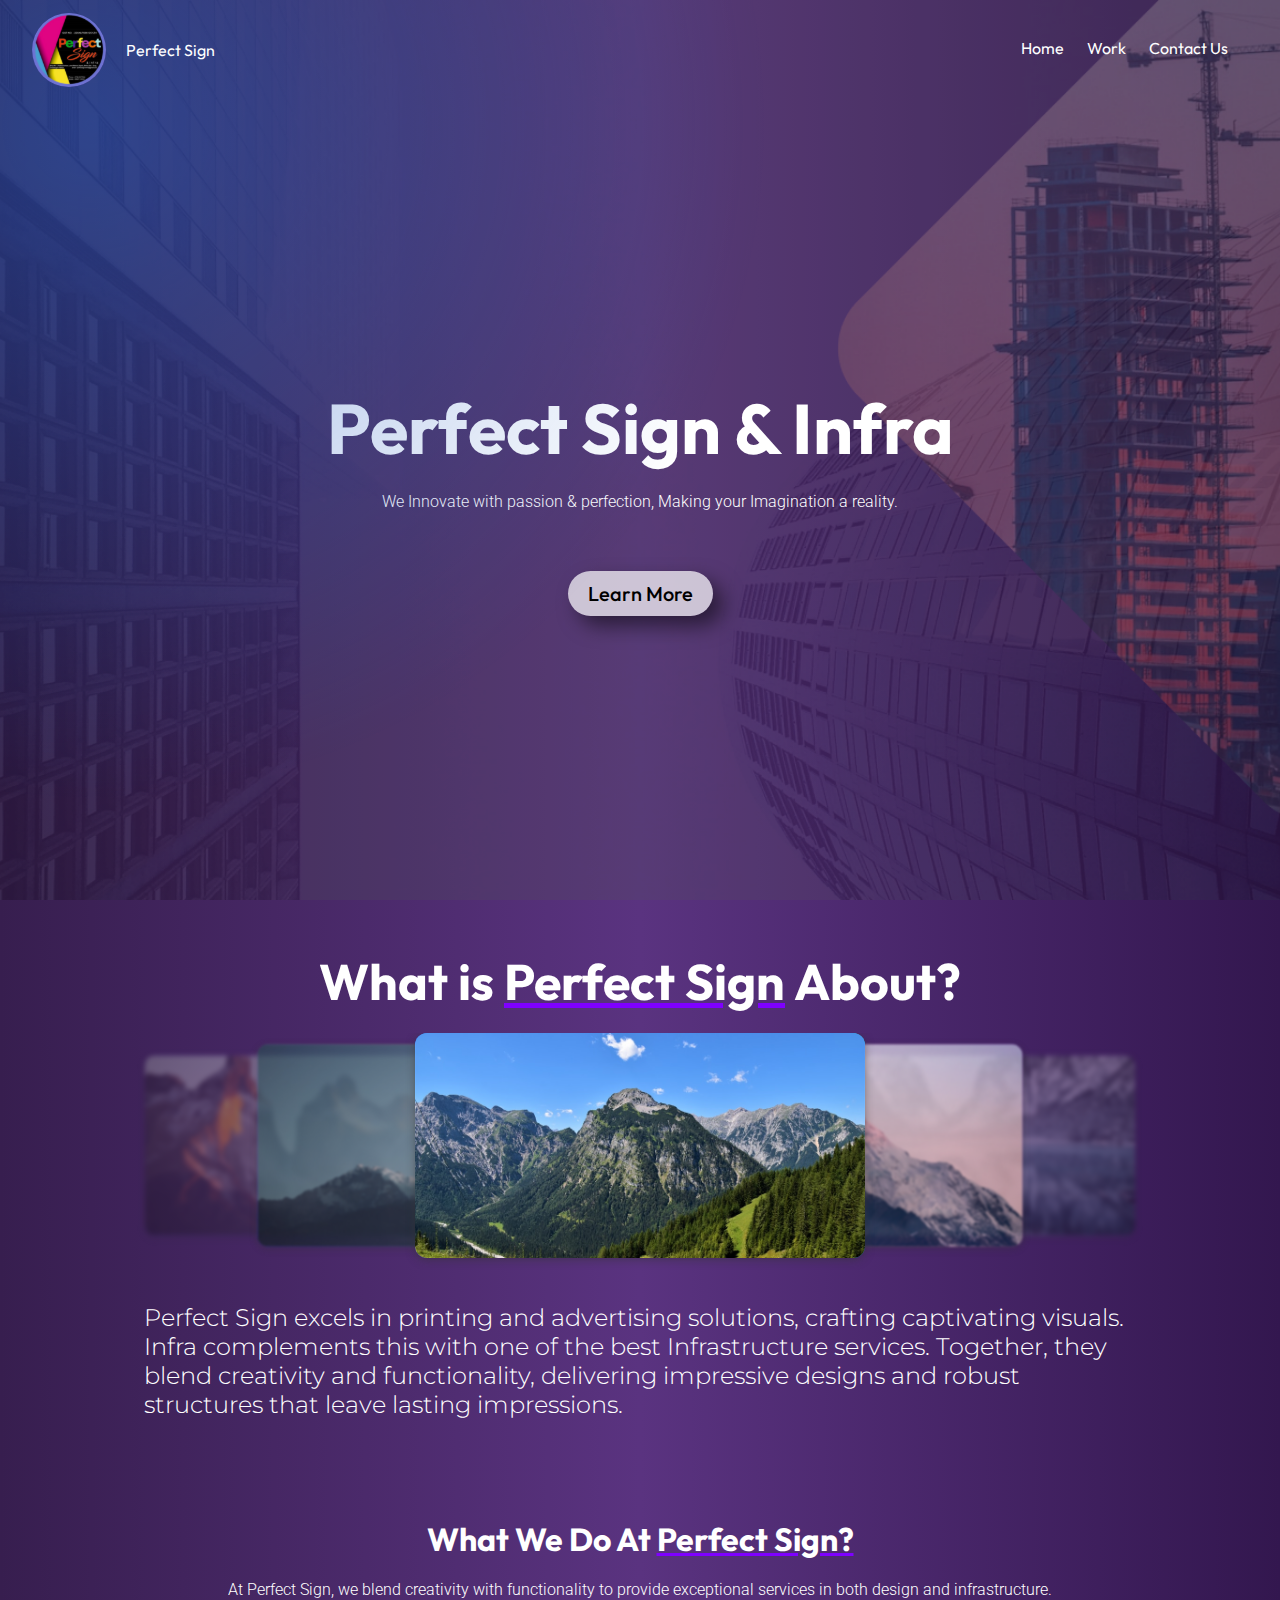
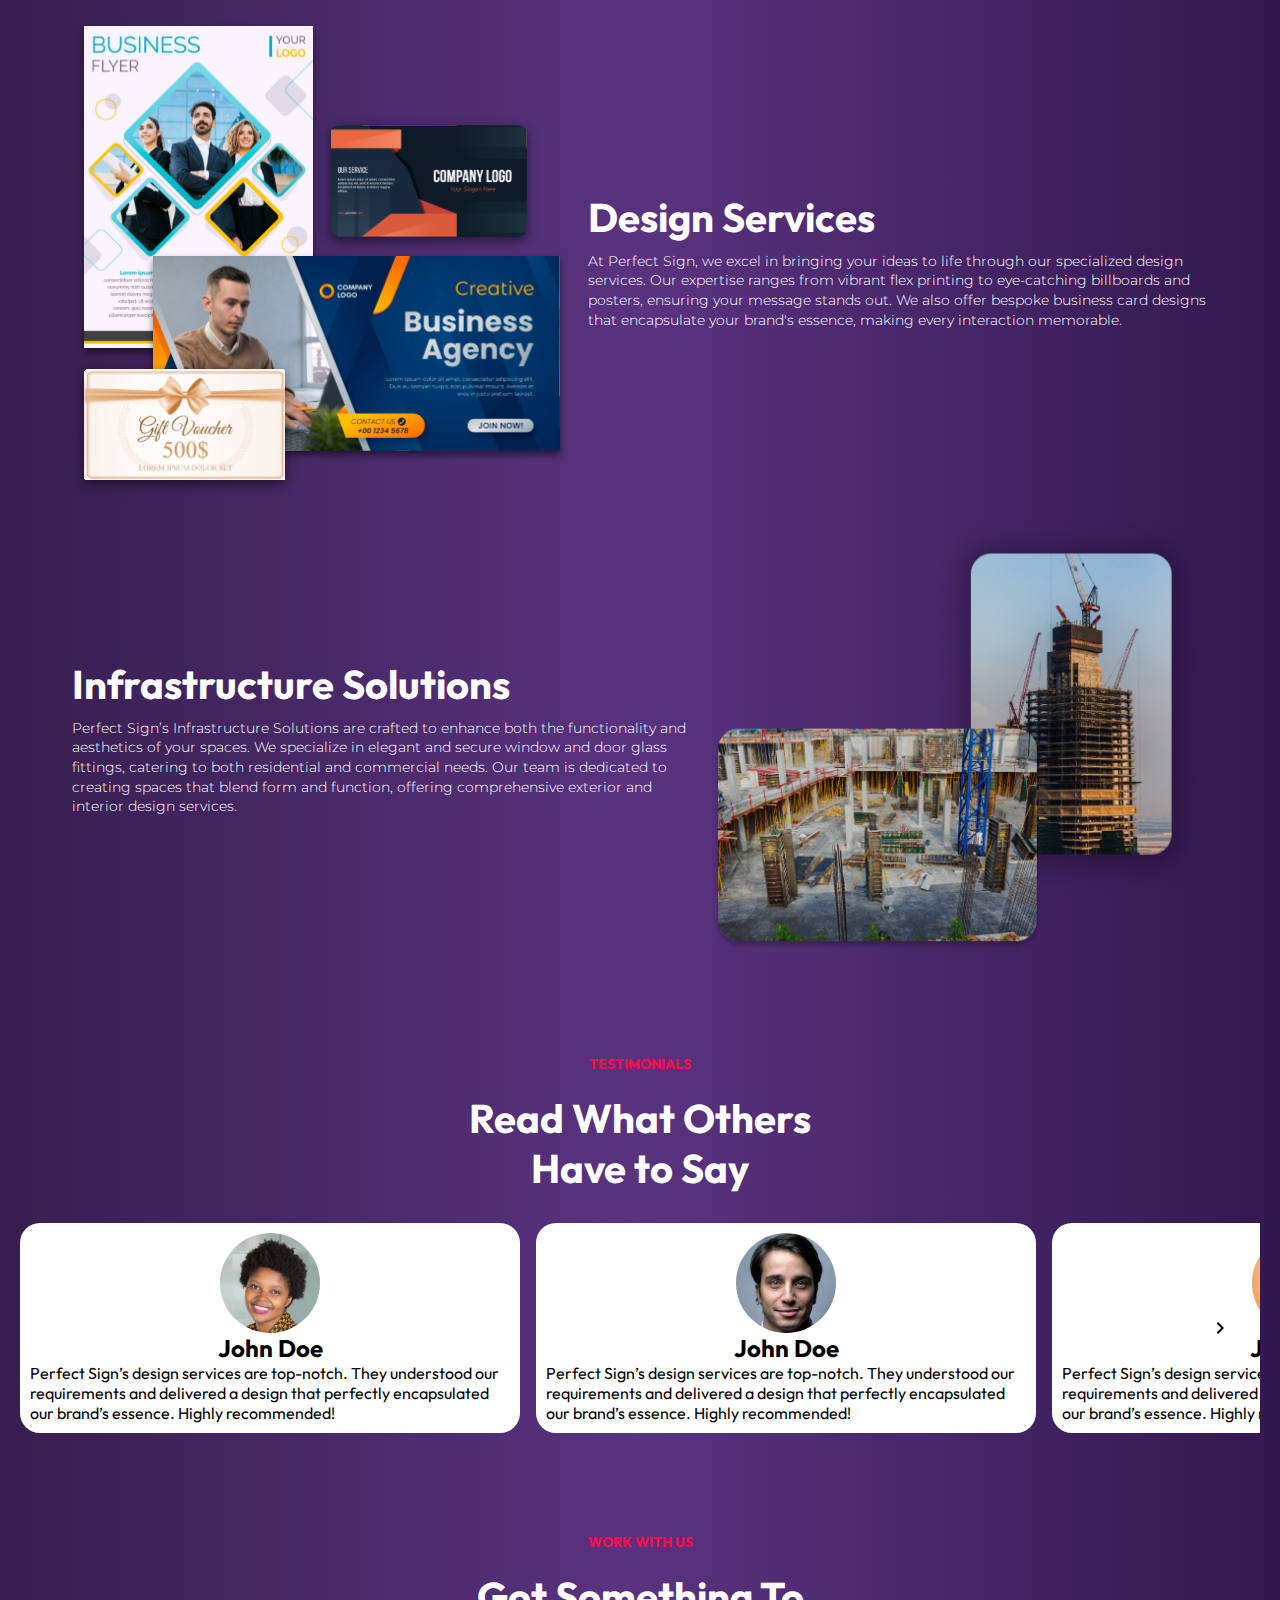
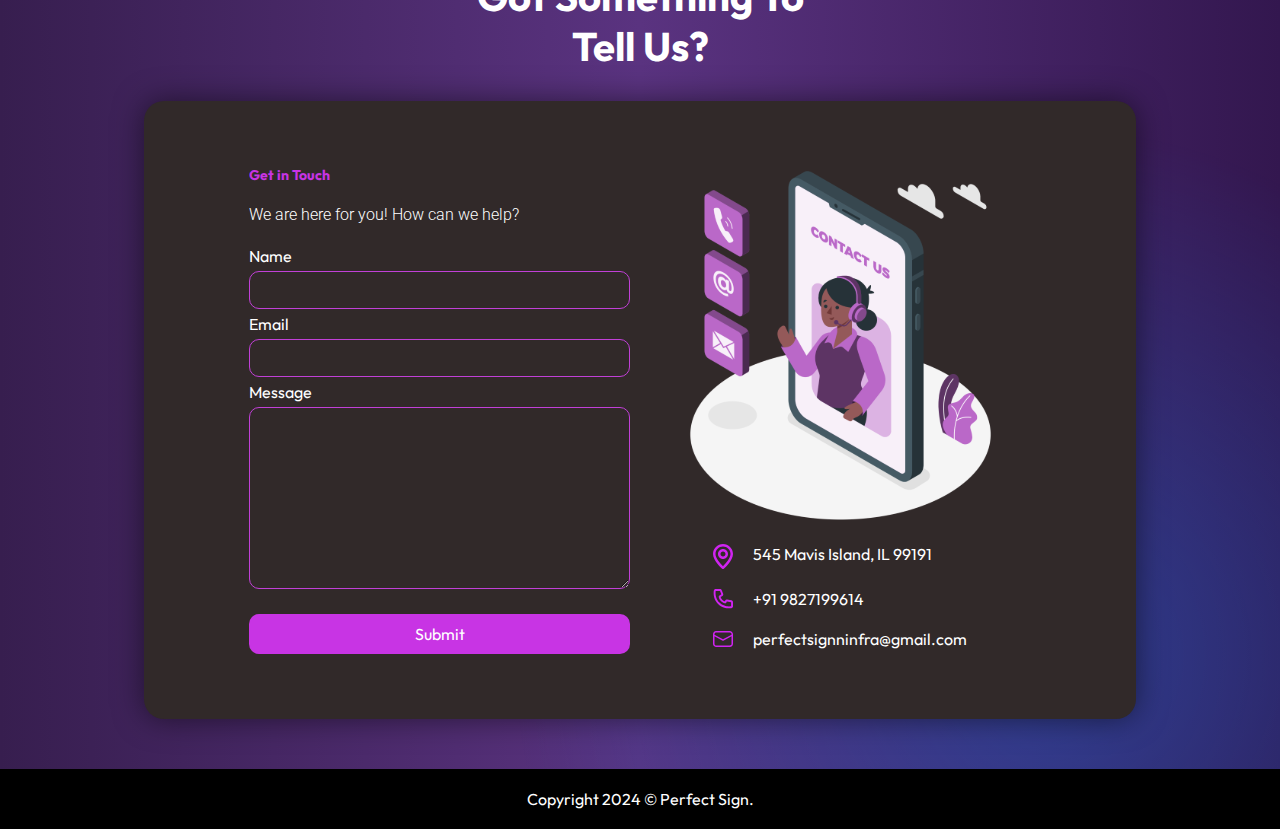
==== index.html @ b43a6170 "Added: Href Links" ====
<!DOCTYPE html>
<html lang="en">
  <head>
    <meta charset="UTF-8" />
    <meta name="viewport" content="width=device-width, initial-scale=1.0" />
    <title>Perfect Sign & Infra</title>
    <link rel="icon" href="images/logo.svg" />
    <link rel="stylesheet" href="styles/style.css" />
    <link rel="stylesheet" href="styles/carousel.css" />
    <link rel="preconnect" href="https://fonts.googleapis.com" />
    <link rel="preconnect" href="https://fonts.gstatic.com" crossorigin />
    <link
      href="https://fonts.googleapis.com/css2?family=Outfit:wght@100..900&family=Roboto:ital,wght@0,100;0,300;0,400;0,500;0,700;0,900;1,100;1,300;1,400;1,500;1,700;1,900&display=swap"
      rel="stylesheet"
    />
    <link rel="preconnect" href="https://fonts.googleapis.com" />
    <link rel="preconnect" href="https://fonts.gstatic.com" crossorigin />
    <link
      href="https://fonts.googleapis.com/css2?family=Montserrat:ital,wght@0,100..900;1,100..900&display=swap"
      rel="stylesheet"
    />
  </head>
  <body>
    <div class="content">
      <img src="images/bluebloom.svg" class="bluebloom" />
      <div class="homeheader">
        <div class="navbar">
          <div class="navbarleft">
            <img src="images/logo.svg" alt="logo" />
            <p>Perfect Sign</p>
          </div>
          <div class="navbarright">
            <ul>
              <li><a href="#home" class="desktopnavbar">Home</a></li>
              <li><a href="work.html" class="desktopnavbar">Work</a></li>
              <li>
                <a href="work.html#contact" class="desktopnavbar">Contact Us</a>
              </li>
            </ul>
            <img src="images/dropdown.svg" alt="" class="dropdown" />
            <div class="dropdown-content" style="display: none">
              <ul>
                <li><a href="#home">Home</a></li>
                <li><a href="work.html">Work</a></li>
                <li><a href="work.html#contact">Contact Us</a></li>
              </ul>
            </div>
          </div>
        </div>
        <div class="homeheadercenter" id="home">
          <h1>Perfect Sign & Infra</h1>
          <p>
            We Innovate with passion & perfection, Making your Imagination a
            reality.
          </p>
          <button>Learn More</button>
        </div>
      </div>
      <div class="homecarousel">
        <h1>What is <u>Perfect Sign</u> About?</h1>
        <div class="carousel">
          <ul class="carousel__list">
            <li class="carousel__item" data-pos="-2">
              <img src="images/carousel/1.png" />
            </li>
            <li class="carousel__item" data-pos="-1">
              <img src="images/carousel/2.png" />
            </li>
            <li class="carousel__item" data-pos="0">
              <img src="images/carousel/3.png" />
            </li>
            <li class="carousel__item" data-pos="1">
              <img src="images/carousel/4.png" />
            </li>
            <li class="carousel__item" data-pos="2">
              <img src="images/carousel/5.png" />
            </li>
          </ul>
        </div>
        <p>
          Perfect Sign excels in printing and advertising solutions, crafting
          captivating visuals. Infra complements this with one of the best
          Infrastructure services. Together, they blend creativity and
          functionality, delivering impressive designs and robust structures
          that leave lasting impressions.
        </p>
      </div>
      <div class="whatwedo">
        <h1>What We Do At <u>Perfect Sign?</u></h1>
        <p>
          At Perfect Sign, we blend creativity with functionality to provide
          exceptional services in both design and infrastructure.
        </p>
        <div class="whatwedotop">
          <div class="whatwedoleft">
            <img src="images/designs.svg" alt="Designs" />
          </div>
          <div class="whatwedoright">
            <h2>Design Services</h2>
            <p>
              At Perfect Sign, we excel in bringing your ideas to life through
              our specialized design services. Our expertise ranges from vibrant
              flex printing to eye-catching billboards and posters, ensuring
              your message stands out. We also offer bespoke business card
              designs that encapsulate your brand's essence, making every
              interaction memorable.
            </p>
          </div>
        </div>
        <div class="whatwedobottom">
          <div class="whatwedoleft">
            <h2>Infrastructure Solutions</h2>
            <p>
              Perfect Sign’s Infrastructure Solutions are crafted to enhance
              both the functionality and aesthetics of your spaces. We
              specialize in elegant and secure window and door glass fittings,
              catering to both residential and commercial needs. Our team is
              dedicated to creating spaces that blend form and function,
              offering comprehensive exterior and interior design services.
            </p>
          </div>
          <div class="whatwedoright">
            <img src="images/infrastructure.png" alt="Infrastructure" />
          </div>
        </div>
      </div>
      <div class="testimonials">
        <h3>TESTIMONIALS</h3>
        <h2>
          Read What Others
          <br />
          Have to Say
        </h2>

        <div id="wrapper">
          <div id="carousel">
            <div id="content">
              <div class="item">
                <div class="testimonial">
                  <img src="images/testimonials/1.png" alt="Testimonial" />
                  <h4>John Doe</h4>
                  <p>
                    Perfect Sign’s design services are top-notch. They
                    understood our requirements and delivered a design that
                    perfectly encapsulated our brand’s essence. Highly
                    recommended!
                  </p>
                </div>
              </div>
              <div class="item">
                <div class="testimonial">
                  <img src="images/testimonials/2.png" alt="Testimonial" />
                  <h4>John Doe</h4>
                  <p>
                    Perfect Sign’s design services are top-notch. They
                    understood our requirements and delivered a design that
                    perfectly encapsulated our brand’s essence. Highly
                    recommended!
                  </p>
                </div>
              </div>
              <div class="item">
                <div class="testimonial">
                  <img src="images/testimonials/3.png" alt="Testimonial" />
                  <h4>John Doe</h4>
                  <p>
                    Perfect Sign’s design services are top-notch. They
                    understood our requirements and delivered a design that
                    perfectly encapsulated our brand’s essence. Highly
                    recommended!
                  </p>
                </div>
              </div>
              <div class="item">
                <div class="testimonial">
                  <img src="images/testimonials/1.png" alt="Testimonial" />
                  <h4>John Doe</h4>
                  <p>
                    Perfect Sign’s design services are top-notch. They
                    understood our requirements and delivered a design that
                    perfectly encapsulated our brand’s essence. Highly
                    recommended!
                  </p>
                </div>
              </div>
            </div>
          </div>
          <button id="prev">
            <svg
              xmlns="http://www.w3.org/2000/svg"
              width="24"
              height="24"
              viewBox="0 0 24 24"
            >
              <path fill="none" d="M0 0h24v24H0V0z" />
              <path
                d="M15.61 7.41L14.2 6l-6 6 6 6 1.41-1.41L11.03 12l4.58-4.59z"
              />
            </svg>
          </button>
          <button id="next">
            <svg
              xmlns="http://www.w3.org/2000/svg"
              width="24"
              height="24"
              viewBox="0 0 24 24"
            >
              <path fill="none" d="M0 0h24v24H0V0z" />
              <path
                d="M10.02 6L8.61 7.41 13.19 12l-4.58 4.59L10.02 18l6-6-6-6z"
              />
            </svg>
          </button>
        </div>
      </div>
      <div class="workwithus">
        <h3>WORK WITH US</h3>
        <h2>
          Got Something To
          <br />
          Tell Us?
        </h2>
        <div class="workform">
          <div class="workleft">
            <h3>Get in Touch</h3>
            <p>We are here for you! How can we help?</p>
            <form action="">
              <label for="name">Name</label>
              <input type="text" name="name" />
              <label for="email">Email</label>
              <input type="email" name="email" />
              <label for="message">Message</label>
              <textarea
                name=""
                id=""
                cols="30"
                rows="10"
                name="message"
              ></textarea>
              <button>Submit</button>
            </form>
          </div>
          <div class="workright">
            <img src="images/work.svg" alt="Contact Us" />
            <ul>
              <li>
                <img src="images/icons/location.svg" alt="Location" />545 Mavis
                Island, IL 99191
              </li>
              <li>
                <img src="images/icons/phone.svg" alt="Phone" />+91 9827199614
              </li>
              <li>
                <img
                  src="images/icons/mail.svg"
                  alt="Mail"
                />perfectsignninfra@gmail.com
              </li>
            </ul>
          </div>
        </div>
      </div>
      <div class="footer">
        <p>Copyright 2024 © Perfect Sign.</p>
      </div>
      <img src="images/bluemoondown.svg" class="bluebloomdown" />
    </div>
    <script src="script/navbar.js"></script>
    <script src="script/carousel.js"></script>
  </body>
</html>
---- styles/style.css ----
* {
  margin: 0;
  padding: 0;
  font-family: "Outfit", sans-serif;
  box-sizing: border-box;
  color: #ffffff;
  overflow-x: hidden;
}
*::-webkit-scrollbar {
  display: none;
}
a {
  text-decoration: none;
}
html {
  background: rgb(55, 30, 79);
  scroll-behavior: smooth;
}
.content {
  position: relative;
}
body {
  min-height: 100vh;
  background: -moz-linear-gradient(
    90deg,
    rgba(55, 30, 79, 1) 0%,
    rgba(90, 51, 128, 1) 50%,
    rgba(51, 23, 79, 1) 100%
  );
  background: -webkit-linear-gradient(
    90deg,
    rgba(55, 30, 79, 1) 0%,
    rgba(90, 51, 128, 1) 50%,
    rgba(51, 23, 79, 1) 100%
  );
  background: linear-gradient(
    90deg,
    rgba(55, 30, 79, 1) 0%,
    rgba(90, 51, 128, 1) 50%,
    rgba(51, 23, 79, 1) 100%
  );
  filter: progid:DXImageTransform.Microsoft.gradient(startColorstr="#371e4f",endColorstr="#33174f",GradientType=1);
}
.navbar {
  display: flex;
  position: relative;
  justify-content: space-between;
  align-items: center;
  flex-direction: row;
  color: white;
  padding: 1rem 2rem;
  height: 100px;
  overflow-x: visible;
}
.navbarright,
.navbarleft {
  display: flex;
  align-items: center;
  flex-direction: row;
  gap: 20px;
  z-index: 100;
}
.navbarright ul li {
  list-style: none;
  display: inline-block;
  margin-right: 20px;
}
.dropdown {
  z-index: 10000;
}
.dropdown-content {
  display: none;
  justify-content: center;
  align-items: center;
  position: absolute;
  background-color: #000000;
  width: 100vw;
  height: 100px;
  top: 00px;
  right: 0;
  box-shadow: 0px 8px 16px 0px rgba(0, 0, 0, 0.2);
  z-index: 1020;
}

.dropdown-content ul {
  padding: 5px 0;
  width: 100vw;
  height: 100px;
  display: flex;
  justify-content: center;
  align-items: center;
  font-size: 14px;
}

.dropdown-content ul li {
  padding: 6px;
  display: flex;
  justify-content: center;
  align-items: center;
  height: 100px;
  text-align: center;
  cursor: pointer;
}

.homeheader {
  overflow-y: hidden;
  background-image: url("../images/homeheader.png");
  background-size: cover;
  background-position: center;
  z-index: 1;
  height: 100vh;
}
.homeheadercenter {
  height: calc(100vh - 100px);
  display: flex;
  justify-content: center;
  align-items: center;
  flex-direction: column;
  text-align: center;
  gap: 20px;
  padding: 10px 10px;
}
.homeheadercenter h1 {
  font-weight: 700;
  font-size: 70px;
}
.homeheadercenter p {
  font-family: "Roboto", sans-serif;
  font-weight: 300;
}
.homeheadercenter button {
  padding: 10px 20px;
  margin-top: 40px;
  border: none;
  font-size: 20px;
  border-radius: 30px;
  box-shadow: 10px 10px 20px rgba(0, 0, 0, 0.5);
  font-weight: 500;
  background-color: rgba(255, 255, 255, 0.7);

  color: #000000;
  cursor: pointer;
}
.bluebloom {
  position: absolute;
  opacity: 0.5;
  z-index: 10;
  width: 60vw;
  max-height: 140vh;
  overflow: hidden;
}
.homecarousel {
  display: flex;
  justify-content: center;
  align-items: center;
  flex-direction: column;
  gap: 20px;
  padding: 50px 20px;
  z-index: 100;
}
h1 u {
  text-decoration-color: #7f00ff;
}
.homecarousel h1 {
  font-weight: 700;
  font-size: 50px;
}
.homecarousel p {
  font-family: "Montserrat", sans-serif;
  font-weight: 300;
  font-size: 24px;
  width: 80%;
}
.whatwedo {
  display: flex;
  justify-content: center;
  align-items: center;
  flex-direction: column;
  gap: 20px;
  padding: 50px 20px;
  z-index: 100;
}
.whatwedo h2 {
  font-weight: 700;
  font-size: 40px;
  margin-bottom: 10px;
}
.whatwedo p {
  font-family: "Roboto", sans-serif;
  font-weight: 300;
  font-size: 16px;
  line-height: 1.4;
}
.whatwedotop p,
.whatwedobottom p {
  font-size: 14px;
  font-family: "Montserrat", sans-serif;
}
.whatwedotop,
.whatwedobottom {
  display: flex;
  justify-content: center;
  align-items: center;
  flex-direction: row;
  gap: 20px;
  width: 100%;
}
.whatwedotop .whatwedoright {
  width: 50%;
}
.whatwedotop .whatwedoleft {
  width: 40%;
}
.whatwedoright img,
.whatwedoleft img {
  width: 100%;
}
.whatwedobottom .whatwedoleft {
  width: 50%;
}

.whatwedobottom .whatwedoright {
  width: 40%;
}
.testimonials {
  display: flex;
  justify-content: center;
  align-items: center;
  flex-direction: column;
  gap: 20px;
  padding: 50px 20px;
  z-index: 100;
}
.testimonials h3 {
  color: #ff0b46;
  font-weight: 700;
  font-size: 14px;
}
.testimonials h2 {
  font-weight: 700;
  text-align: center;
  font-size: 40px;
  margin-bottom: 10px;
}
.workwithus {
  display: flex;
  justify-content: center;
  align-items: center;
  flex-direction: column;
  gap: 20px;
  padding: 50px 20px;
}
.workwithus h3 {
  color: #ff0b46;
  font-weight: 700;
  font-size: 14px;
}
.workwithus h2 {
  font-weight: 700;
  font-size: 40px;
  margin-bottom: 10px;
  text-align: center;
}
.workwithus p {
  font-family: "Roboto", sans-serif;
  font-weight: 300;
  font-size: 16px;
  line-height: 1.4;
}
.workform {
  display: flex;
  justify-content: center;
  align-items: center;
  flex-direction: row;
  gap: 20px;
  width: 80%;
  padding: 50px 20px;
  background-color: #312929;
  box-shadow: 0px 0px 30px rgba(0, 0, 0, 0.5);
  border-radius: 20px;
  z-index: 100;
}
.workleft,
.workright {
  width: 40%;
}
.workleft {
  display: flex;
  justify-content: center;
  flex-direction: column;
  gap: 20px;
}
.workleft h3 {
  color: #c834e4;
  margin-bottom: 0px;
}
.workleft p {
  font-family: "Roboto", sans-serif;
  font-weight: 300;
  font-size: 16px;
  line-height: 1.4;
}
.workleft form {
  display: flex;
  flex-direction: column;
  gap: 5px;
  width: 100%;
}
.workleft input,
textarea {
  padding: 10px;
  border: 1px solid #c140d7;
  border-radius: 10px;
  background-color: #312929;
  color: white;
  width: 100%;
}
.workleft button {
  margin-top: 20px;
  background-color: #c834e4;
  color: #ffffff;
  padding: 10px 20px;
  font-size: 16px;
  border: none;
  border-radius: 10px;
}
.workright {
  display: flex;
  justify-content: center;
  align-items: center;
  flex-direction: column;
  gap: 20px;
}
.workright img {
  width: 100%;
}
.workright ul li {
  list-style: none;
  display: flex;
  gap: 20px;
  margin-bottom: 20px;
}
.workright ul li img {
  width: 20px;
}
.footer {
  position: relative;
  display: flex;
  justify-content: center;
  align-items: center;
  flex-direction: column;
  gap: 20px;
  padding: 20px 20px;
  background-color: #000000;
  color: white;
  z-index: 1000;
}
.bluebloomdown {
  position: absolute;
  opacity: 0.5;
  z-index: 10;
  right: 0px;
  width: 60vw;
  bottom: 0px;
  overflow: hidden;
}

@media screen and (max-width: 1000px) {
  h1 {
    text-align: center;
  }
  .navbar {
    height: 100px;
  }
  .desktopnavbar {
    display: none;
  }
  .navbarright {
    gap: 20px;
  }
  .homeheadercenter h1 {
    font-size: 40px;
  }
  .homeheadercenter p {
    font-size: 16px;
  }
  .homeheadercenter button {
    font-size: 16px;
  }
  .homecarousel h1 {
    font-size: 30px;
  }
  .homecarousel p {
    font-size: 16px;
  }
  .whatwedo h2 {
    text-align: center;
  }
  .whatwedotop .whatwedoleft,
  .whatwedotop .whatwedoright {
    width: 100%;
  }
  .whatwedotop,
  .whatwedobottom {
    flex-direction: column;
  }
  .whatwedobottom .whatwedoleft,
  .whatwedobottom .whatwedoright {
    width: 90%;
  }
  .whatwedo h1 {
    font-size: 24px;
    text-align: center;
  }
  .whatwedo h2 {
    font-size: 30px;
  }
  .whatwedo p {
    font-size: 14px;
  }
  .whatwedotop p,
  .whatwedobottom p {
    font-size: 12px;
  }
  .whatwedotop .whatwedoright img,
  .whatwedoleft img {
    width: 100%;
  }
  .whatwedobottom .whatwedoleft,
  .whatwedobottom .whatwedoright {
    width: 100%;
  }
  .testimonials h3 {
    font-size: 12px;
  }
  .testimonials h2 {
    font-size: 30px;
  }
  .workwithus h3 {
    font-size: 12px;
  }
  .workwithus h2 {
    font-size: 30px;
  }
  .workwithus p {
    font-size: 14px;
  }
  .workform {
    flex-direction: column;
    gap: 20px;
    width: 100%;
  }
  .workformleft,
  .workformright {
    width: 100%;
  }
  .workleft h3 {
    font-size: 14px;
  }
  .workleft p {
    font-size: 14px;
  }
  .workleft,
  .workright {
    width: 100%;
  }
  .workleft form {
    width: 100%;
    justify-content: center;

    text-align: left;
  }
  .workleft form label {
    justify-self: flex-start;
  }
  .workleft input,
  textarea {
    margin: 5px auto;
    padding: 10px;
    border: 1px solid #c140d7;
    border-radius: 10px;
    width: 100%;
    background-color: #312929;
    color: white;
  }
  .workleft button {
    margin-top: 20px;
    background-color: #c834e4;
    color: #ffffff;
    padding: 10px 20px;
    font-size: 16px;
    border: none;
    border-radius: 10px;
  }
  .workright img {
    width: 80%;
  }
  .workright ul li {
    gap: 10px;
  }
  .workright ul li img {
    width: 20px;
  }
  .footer {
    gap: 10px;
  }
}
@media screen and (min-width: 1001px) {
  .dropdown {
    display: none;
  }
}
---- styles/carousel.css ----
.carousel {
  display: flex;
  width: 100%;
  height: 100%;
  align-items: center;
  font-family: Arial;
}
.carousel__list {
  display: flex;
  list-style: none;
  position: relative;
  width: 100%;
  min-height: 250px;
  justify-content: center;
  perspective: 250px;
}
.carousel__item {
  display: flex;
  align-items: center;
  justify-content: center;
  color: #fff;
  font-size: 0px;
  width: 450px;
  z-index: 100;
  border-radius: 12px;
  box-shadow: 0px 2px 8px 0px rgba(50, 50, 50, 0.5);
  position: absolute;
  transition: all 0.3s ease-in;
}
.carousel__item img {
  z-index: 100;
}
.carousel__item:nth-child(1) {
  background: linear-gradient(45deg, #2d35eb 0%, #904ed4 100%);
}
.carousel__item:nth-child(2) {
  background: linear-gradient(45deg, #2d35eb 0%, #fdbb2d 100%);
}
.carousel__item:nth-child(3) {
  background: linear-gradient(45deg, #2d35eb 0%, #22c1c3 100%);
}
.carousel__item:nth-child(4) {
  background: linear-gradient(45deg, #fdbb2d 0%, #904ed4 100%);
}
.carousel__item:nth-child(5) {
  background: linear-gradient(45deg, #22c1c3 0%, #904ed4 100%);
}
.carousel__item[data-pos="0"] {
  z-index: 5;
}
.carousel__item[data-pos="-1"],
.carousel__item[data-pos="1"] {
  opacity: 0.7;
  filter: blur(1px) grayscale(10%);
}
.carousel__item[data-pos="-1"] {
  transform: translateX(-40%) scale(0.9);
  z-index: 4;
}
.carousel__item[data-pos="1"] {
  transform: translateX(40%) scale(0.9);
  z-index: 4;
}
.carousel__item[data-pos="-2"],
.carousel__item[data-pos="2"] {
  opacity: 0.4;
  filter: blur(3px) grayscale(20%);
}
.carousel__item[data-pos="-2"] {
  transform: translateX(-70%) scale(0.8);
  z-index: 3;
}
.carousel__item[data-pos="2"] {
  transform: translateX(70%) scale(0.8);
  z-index: 3;
}

#wrapper {
  width: 100%;

  position: relative;
}

#carousel {
  overflow: auto;
  scroll-behavior: smooth;
  scrollbar-width: none;
}

#carousel::-webkit-scrollbar {
  height: 0;
}

#prev,
#next {
  display: flex;
  justify-content: center;
  align-content: center;
  background: white;
  border: none;
  padding: 8px;
  border-radius: 50%;
  outline: 0;
  cursor: pointer;
  position: absolute;
}

#prev {
  top: 50%;
  left: 0;
  transform: translate(50%, -50%);
  display: none;
}

#next {
  top: 50%;
  right: 0;
  transform: translate(-50%, -50%);
}

#content {
  display: grid;
  grid-gap: 16px;
  grid-auto-flow: column;
  margin: auto;
  box-sizing: border-box;
}

.item {
  width: 500px;
  border-radius: 20px;
  background: white;
}

.testimonial {
  display: flex;
  flex-direction: column;
  justify-content: center;
  align-items: center;
  padding: 10px;
  border-radius: 20px;
}

.testimonial img {
  border-radius: 100%;
  width: 100px;
}

.testimonial h4 {
  font-size: 1.5rem;
  color: #000;
}

.testimonial p {
  color: #000;
}

@media screen and (max-width: 1000px) {
  .carousel__item {
    width: 50%;
  }
}
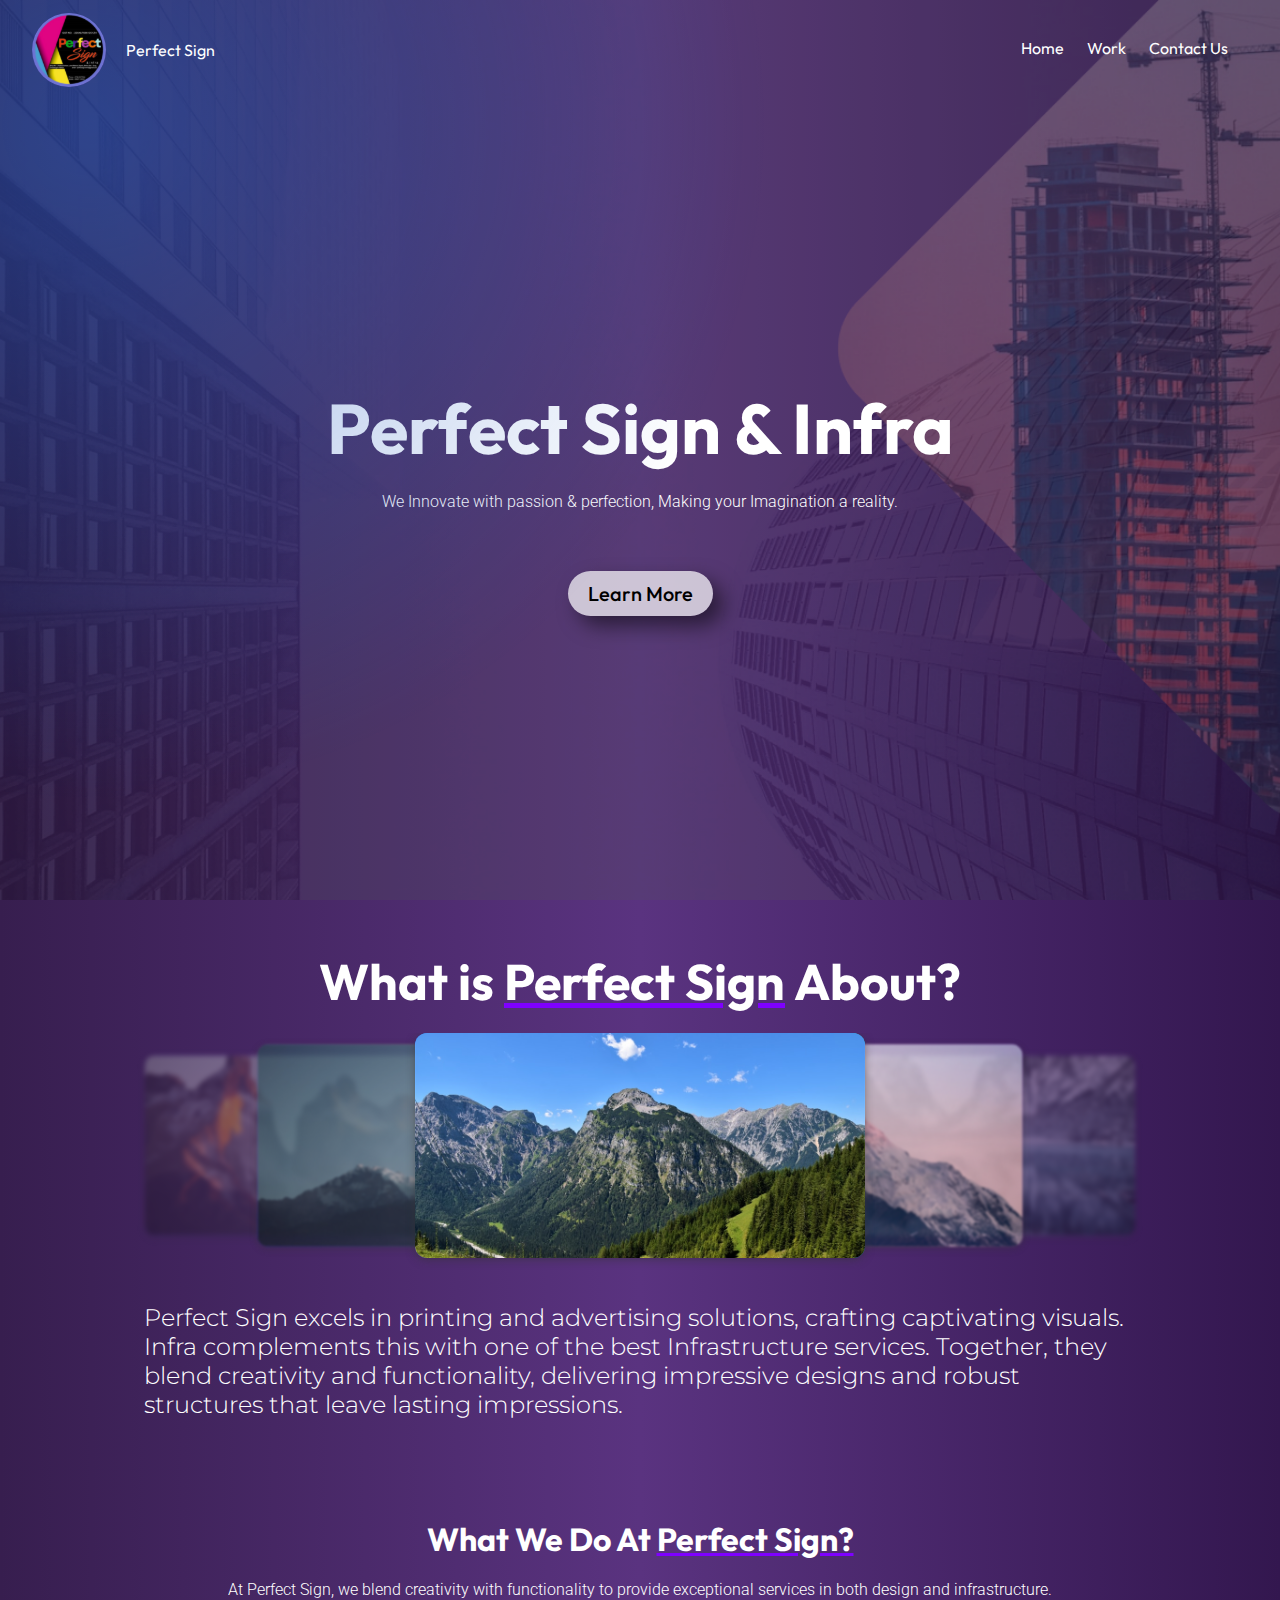
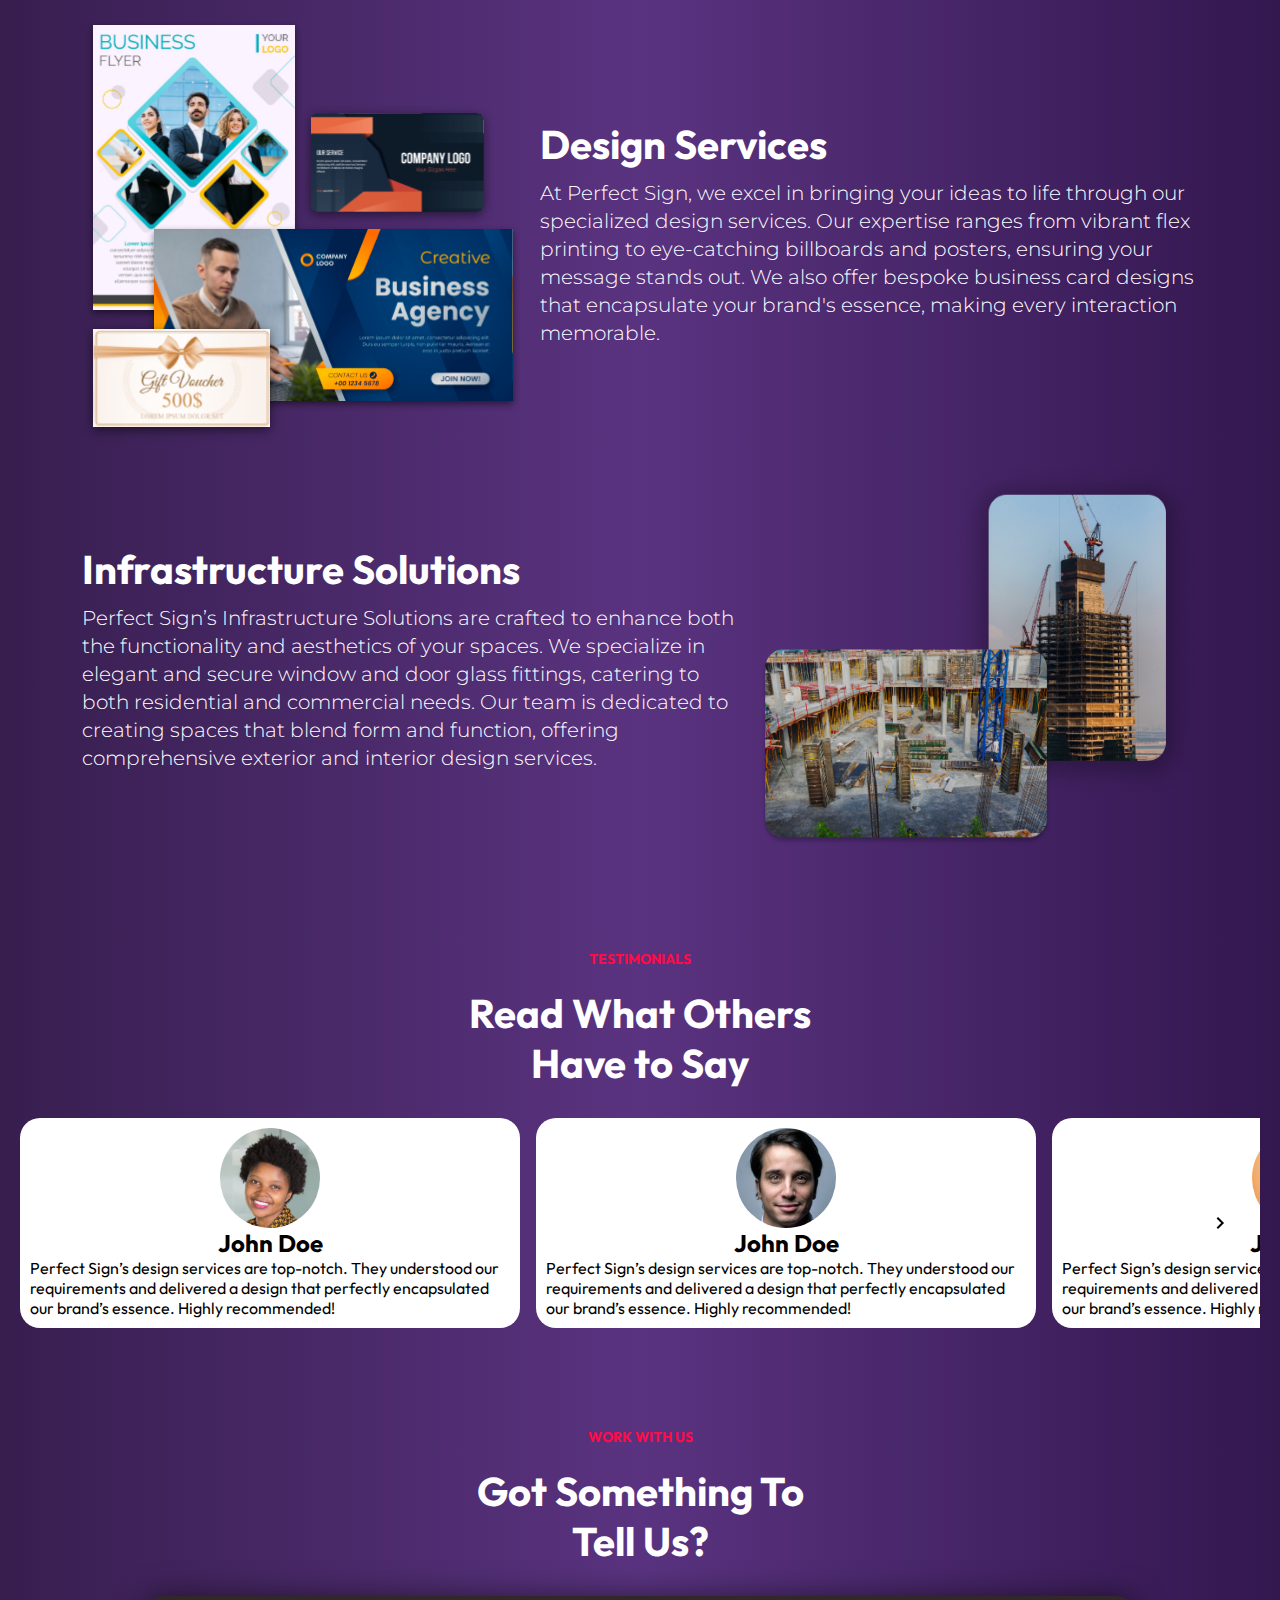
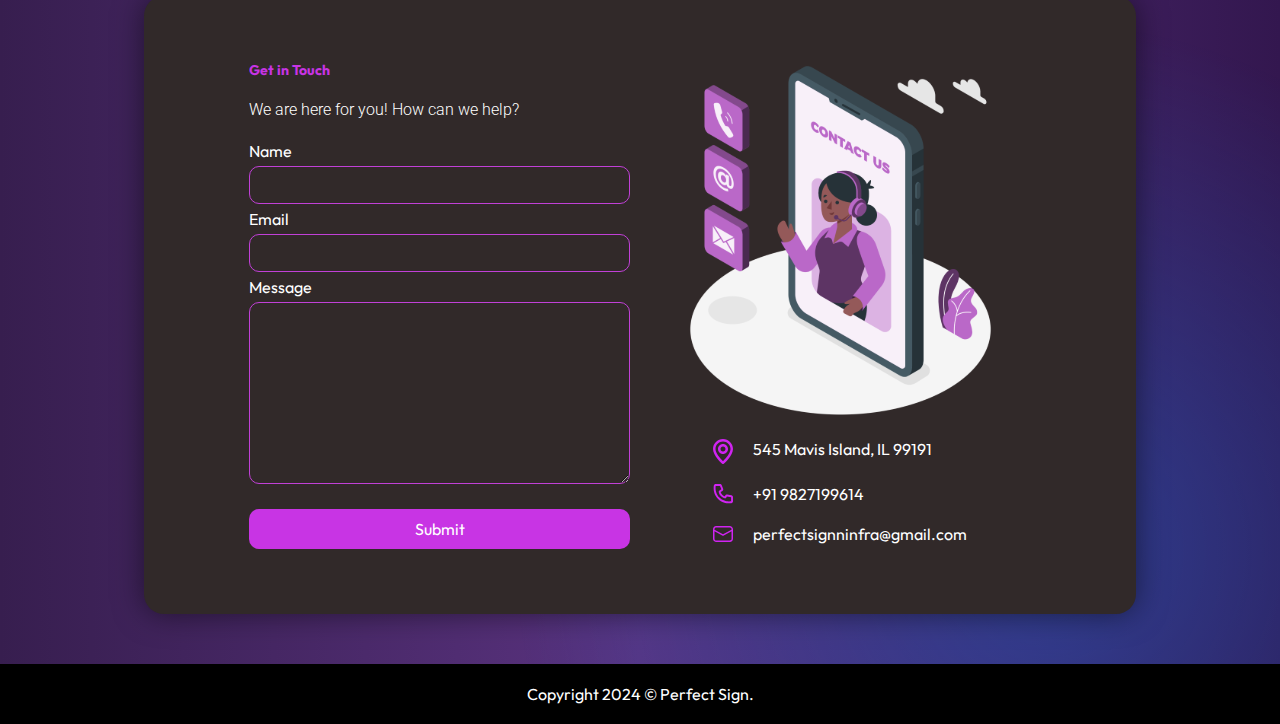
==== commit 0384e097: "Updated: Home Page" ====
--- a/styles/style.css
+++ b/styles/style.css
@@ -193,7 +193,7 @@
 }
 .whatwedotop p,
 .whatwedobottom p {
-  font-size: 14px;
+  font-size: 20px;
   font-family: "Montserrat", sans-serif;
 }
 .whatwedotop,
@@ -203,10 +203,10 @@
   align-items: center;
   flex-direction: row;
   gap: 20px;
-  width: 100%;
+  width: 90%;
 }
 .whatwedotop .whatwedoright {
-  width: 50%;
+  width: 60%;
 }
 .whatwedotop .whatwedoleft {
   width: 40%;
@@ -216,7 +216,7 @@
   width: 100%;
 }
 .whatwedobottom .whatwedoleft {
-  width: 50%;
+  width: 60%;
 }
 
 .whatwedobottom .whatwedoright {
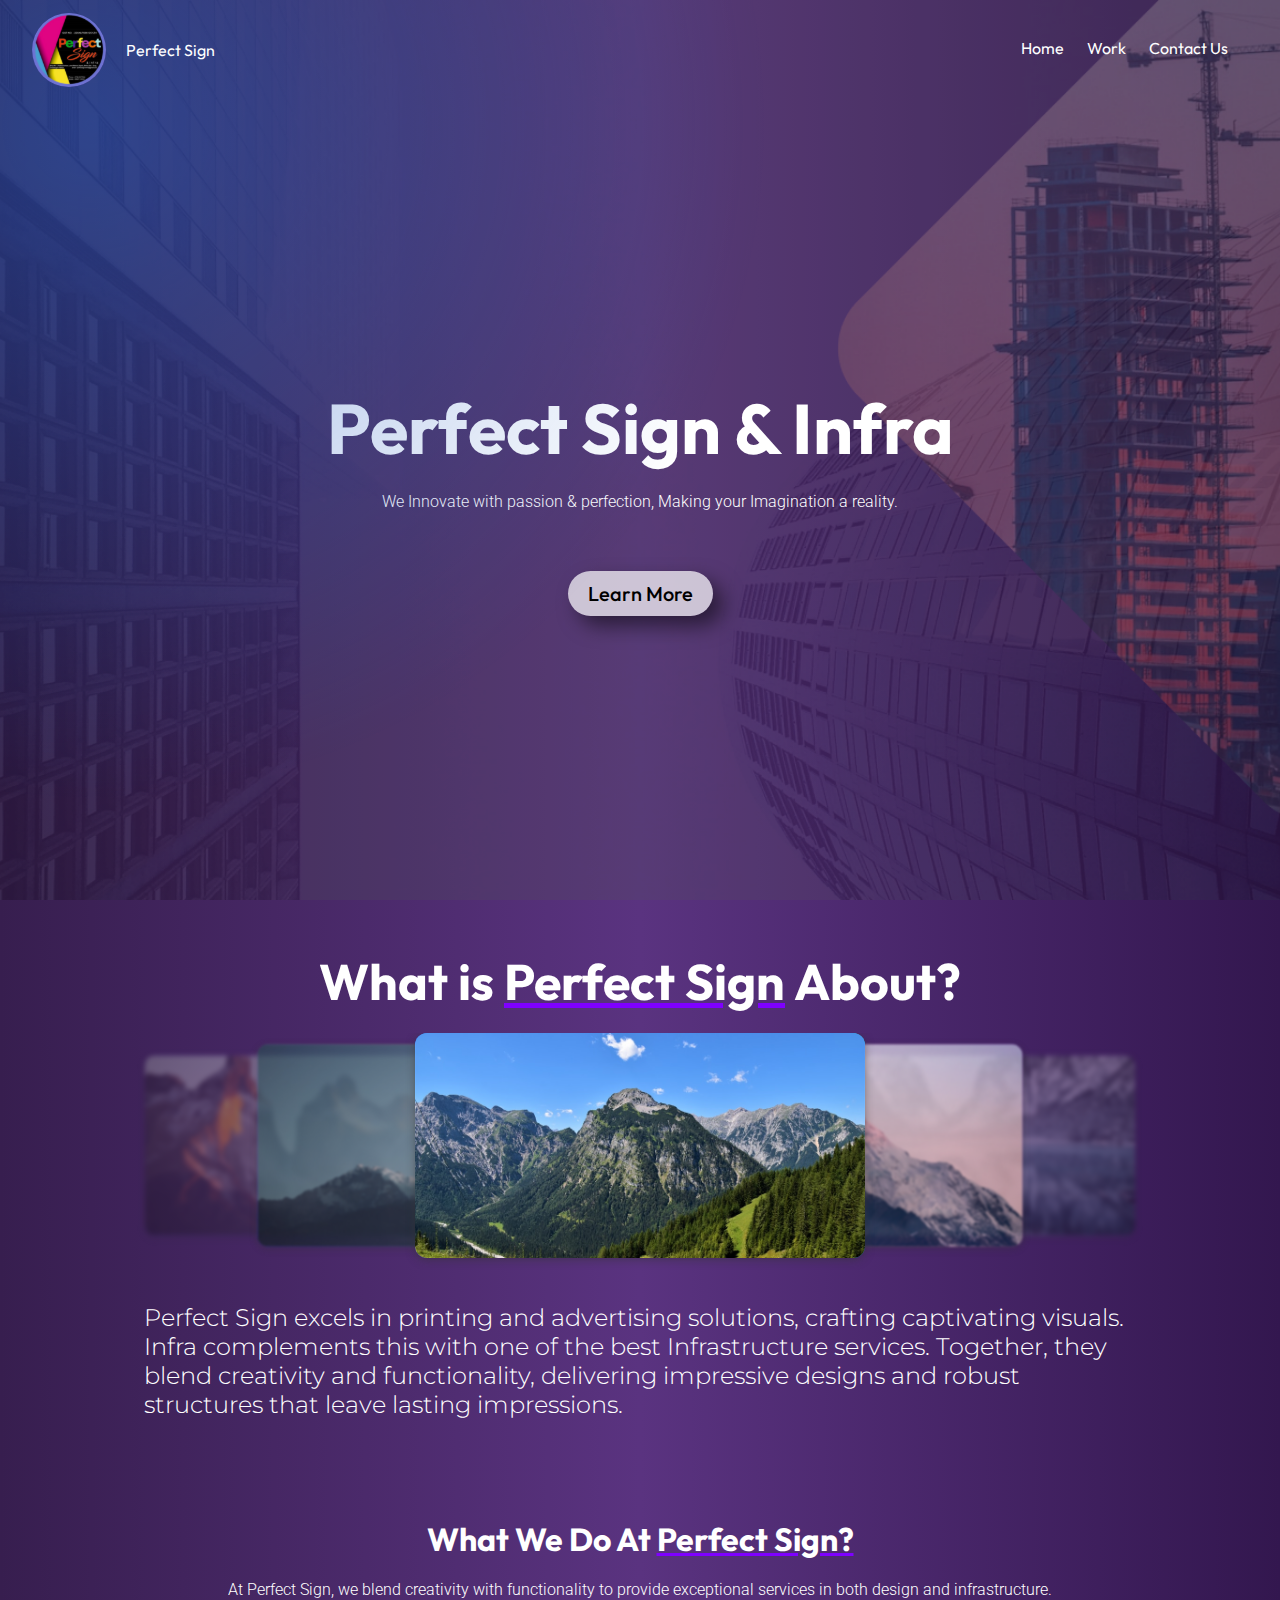
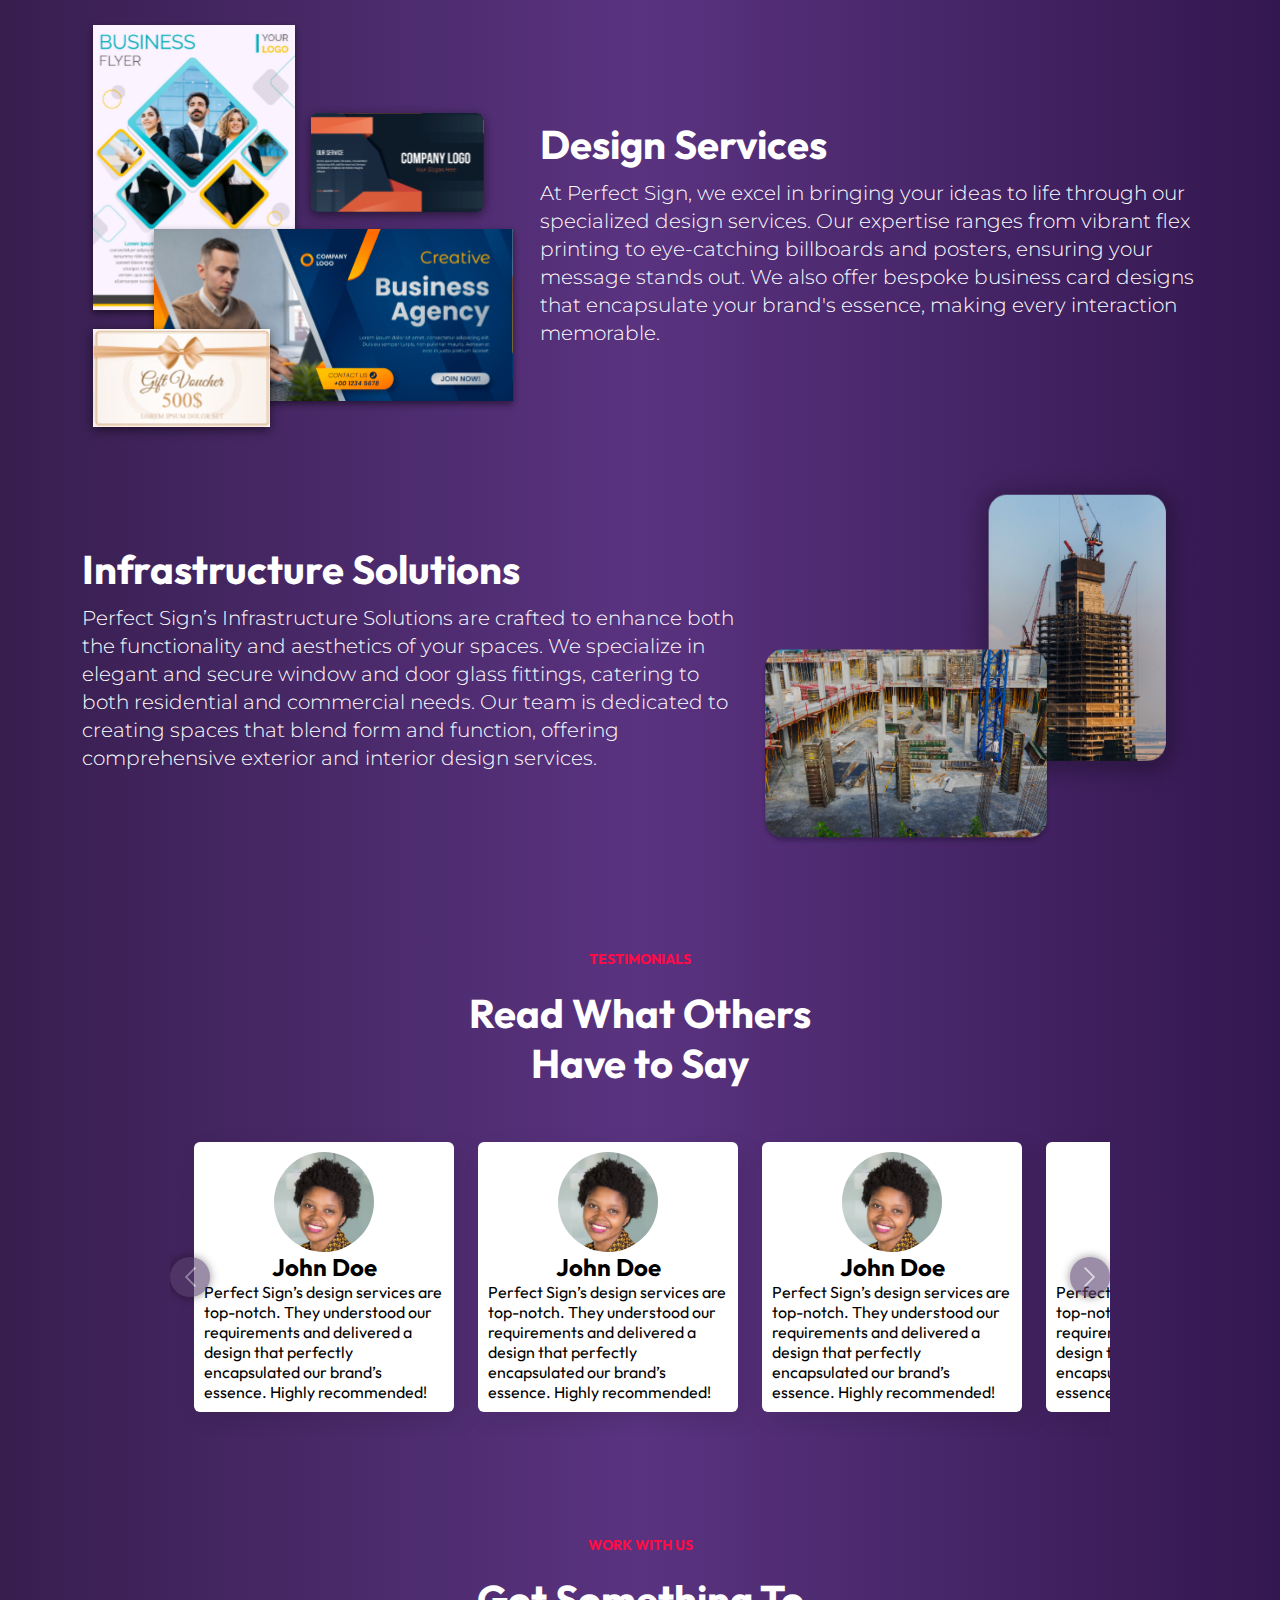
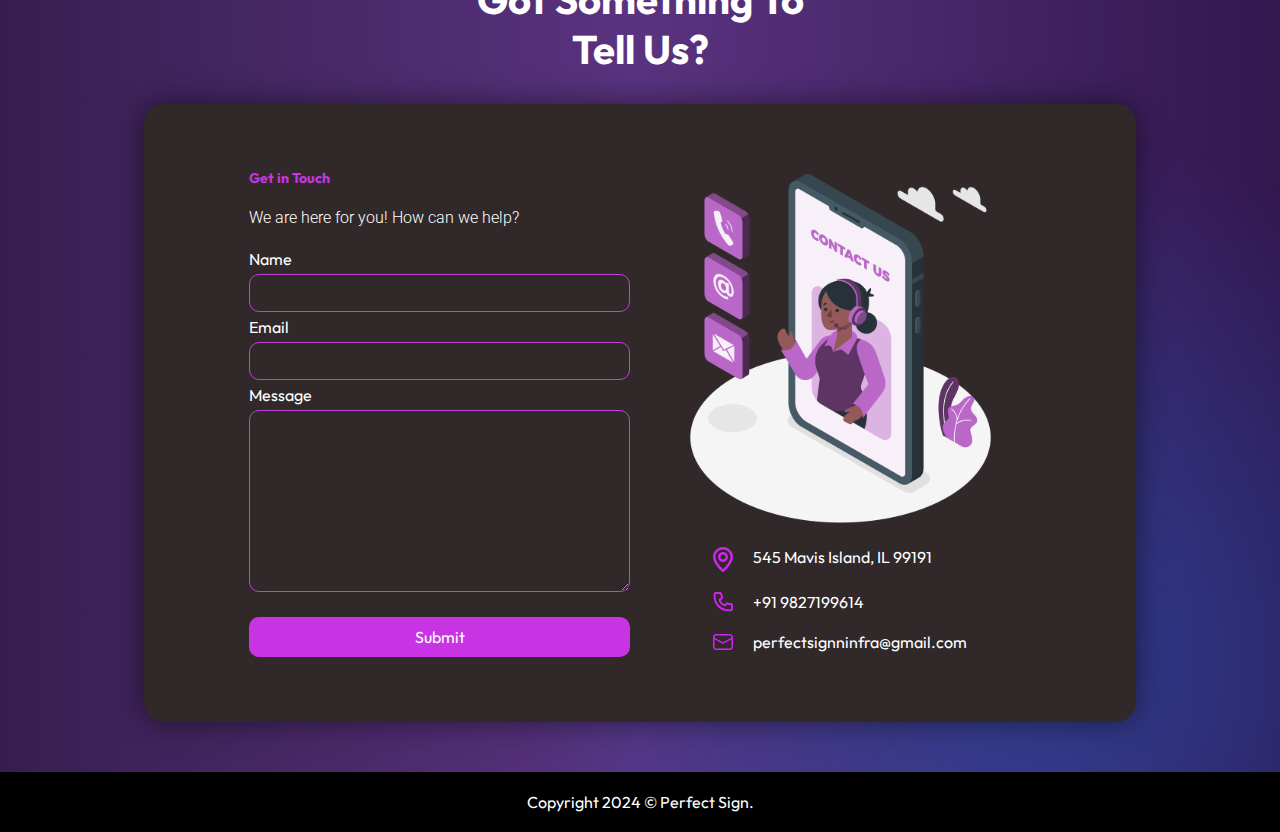
==== commit 0dac4b04: "Added: Second Carousel" ====
--- a/index.html
+++ b/index.html
@@ -132,85 +132,70 @@
           Have to Say
         </h2>
 
-        <div id="wrapper">
-          <div id="carousel">
-            <div id="content">
-              <div class="item">
-                <div class="testimonial">
-                  <img src="images/testimonials/1.png" alt="Testimonial" />
-                  <h4>John Doe</h4>
-                  <p>
-                    Perfect Sign’s design services are top-notch. They
-                    understood our requirements and delivered a design that
-                    perfectly encapsulated our brand’s essence. Highly
-                    recommended!
-                  </p>
-                </div>
-              </div>
-              <div class="item">
-                <div class="testimonial">
-                  <img src="images/testimonials/2.png" alt="Testimonial" />
-                  <h4>John Doe</h4>
-                  <p>
-                    Perfect Sign’s design services are top-notch. They
-                    understood our requirements and delivered a design that
-                    perfectly encapsulated our brand’s essence. Highly
-                    recommended!
-                  </p>
-                </div>
-              </div>
-              <div class="item">
-                <div class="testimonial">
-                  <img src="images/testimonials/3.png" alt="Testimonial" />
-                  <h4>John Doe</h4>
-                  <p>
-                    Perfect Sign’s design services are top-notch. They
-                    understood our requirements and delivered a design that
-                    perfectly encapsulated our brand’s essence. Highly
-                    recommended!
-                  </p>
-                </div>
-              </div>
-              <div class="item">
-                <div class="testimonial">
-                  <img src="images/testimonials/1.png" alt="Testimonial" />
-                  <h4>John Doe</h4>
-                  <p>
-                    Perfect Sign’s design services are top-notch. They
-                    understood our requirements and delivered a design that
-                    perfectly encapsulated our brand’s essence. Highly
-                    recommended!
-                  </p>
-                </div>
-              </div>
-            </div>
-          </div>
-          <button id="prev">
-            <svg
-              xmlns="http://www.w3.org/2000/svg"
-              width="24"
-              height="24"
-              viewBox="0 0 24 24"
-            >
-              <path fill="none" d="M0 0h24v24H0V0z" />
-              <path
-                d="M15.61 7.41L14.2 6l-6 6 6 6 1.41-1.41L11.03 12l4.58-4.59z"
-              />
-            </svg>
+        <div class="wrapper">
+          <button class="arrow prev">
+            <img src="images/icons/arrowleft.svg" alt="Previous" />
           </button>
-          <button id="next">
-            <svg
-              xmlns="http://www.w3.org/2000/svg"
-              width="24"
-              height="24"
-              viewBox="0 0 24 24"
-            >
-              <path fill="none" d="M0 0h24v24H0V0z" />
-              <path
-                d="M10.02 6L8.61 7.41 13.19 12l-4.58 4.59L10.02 18l6-6-6-6z"
-              />
-            </svg>
+          <button class="arrow next">
+            <img src="images/icons/arrowright.svg" alt="Next" />
           </button>
+          <div class="card-wrapper">
+            <div class="card-item">
+              <div class="testimonial">
+                <img src="images/testimonials/1.png" alt="Testimonial" />
+                <h4>John Doe</h4>
+                <p>
+                  Perfect Sign’s design services are top-notch. They understood
+                  our requirements and delivered a design that perfectly
+                  encapsulated our brand’s essence. Highly recommended!
+                </p>
+              </div>
+            </div>
+            <div class="card-item">
+              <div class="testimonial">
+                <img src="images/testimonials/1.png" alt="Testimonial" />
+                <h4>John Doe</h4>
+                <p>
+                  Perfect Sign’s design services are top-notch. They understood
+                  our requirements and delivered a design that perfectly
+                  encapsulated our brand’s essence. Highly recommended!
+                </p>
+              </div>
+            </div>
+            <div class="card-item">
+              <div class="testimonial">
+                <img src="images/testimonials/1.png" alt="Testimonial" />
+                <h4>John Doe</h4>
+                <p>
+                  Perfect Sign’s design services are top-notch. They understood
+                  our requirements and delivered a design that perfectly
+                  encapsulated our brand’s essence. Highly recommended!
+                </p>
+              </div>
+            </div>
+            <div class="card-item">
+              <div class="testimonial">
+                <img src="images/testimonials/1.png" alt="Testimonial" />
+                <h4>John Doe</h4>
+                <p>
+                  Perfect Sign’s design services are top-notch. They understood
+                  our requirements and delivered a design that perfectly
+                  encapsulated our brand’s essence. Highly recommended!
+                </p>
+              </div>
+            </div>
+            <div class="card-item">
+              <div class="testimonial">
+                <img src="images/testimonials/1.png" alt="Testimonial" />
+                <h4>John Doe</h4>
+                <p>
+                  Perfect Sign’s design services are top-notch. They understood
+                  our requirements and delivered a design that perfectly
+                  encapsulated our brand’s essence. Highly recommended!
+                </p>
+              </div>
+            </div>
+          </div>
         </div>
       </div>
       <div class="workwithus">
--- a/styles/style.css
+++ b/styles/style.css
@@ -510,3 +510,99 @@
     display: none;
   }
 }
+
+/* Carousel  */
+
+/* start: Slider */
+.wrapper {
+  position: relative;
+  max-width: 940px;
+  width: 100%;
+}
+.arrow {
+  position: absolute;
+  top: 50%;
+  transform: translateY(-50%);
+  width: 40px;
+  height: 40px;
+  opacity: 0.6;
+  border-radius: 100%;
+  display: flex;
+  align-items: center;
+  justify-content: center;
+  color: #fff;
+  background-color: #59406e;
+  box-shadow: 0px 0px 10px rgba(0, 0, 0, 0.7);
+  font-size: 20px;
+  cursor: pointer;
+  border: none;
+  outline: none;
+}
+.arrow img {
+  width: 20px;
+  height: 20px;
+}
+.arrow:hover {
+  background-color: #59406e;
+}
+.arrow.prev {
+  left: 0;
+}
+.arrow.next {
+  right: 0;
+}
+.card-wrapper {
+  display: grid;
+  grid-auto-flow: column;
+  grid-auto-columns: 260px;
+  overflow-x: hidden;
+  overflow-y: visible;
+  padding: 24px;
+  gap: 24px;
+  cursor: grab;
+  scroll-snap-type: x;
+  scroll-padding-inline: 24px;
+  scroll-behavior: smooth;
+  scrollbar-width: none;
+}
+.card-wrapper::-webkit-scrollbar {
+  display: none;
+}
+.card-wrapper.grab {
+  cursor: grabbing;
+  user-select: none;
+  scroll-snap-type: none;
+  scroll-behavior: auto;
+}
+.card-item {
+  scroll-snap-align: start;
+  border-radius: 6px;
+  overflow: hidden;
+  background-color: #ffffff;
+  box-shadow: 8px 8px 24px rgba(0, 0, 0, 0.1);
+}
+
+.card-info {
+  padding: 16px;
+}
+.card-title {
+  font-weight: 600;
+  margin-bottom: 10px;
+  display: inline-block;
+  font-size: 20px;
+  text-decoration: none;
+  color: #222;
+}
+.card-title:hover {
+  color: #006aff;
+}
+.card-description {
+  color: #888;
+}
+
+@media screen and (max-width: 575px) {
+  .card-wrapper {
+    margin-left: -16px;
+    width: 100vw;
+  }
+}
--- a/styles/carousel.css
+++ b/styles/carousel.css
@@ -144,6 +144,7 @@
 .testimonial img {
   border-radius: 100%;
   width: 100px;
+  top: -60px;
 }
 
 .testimonial h4 {
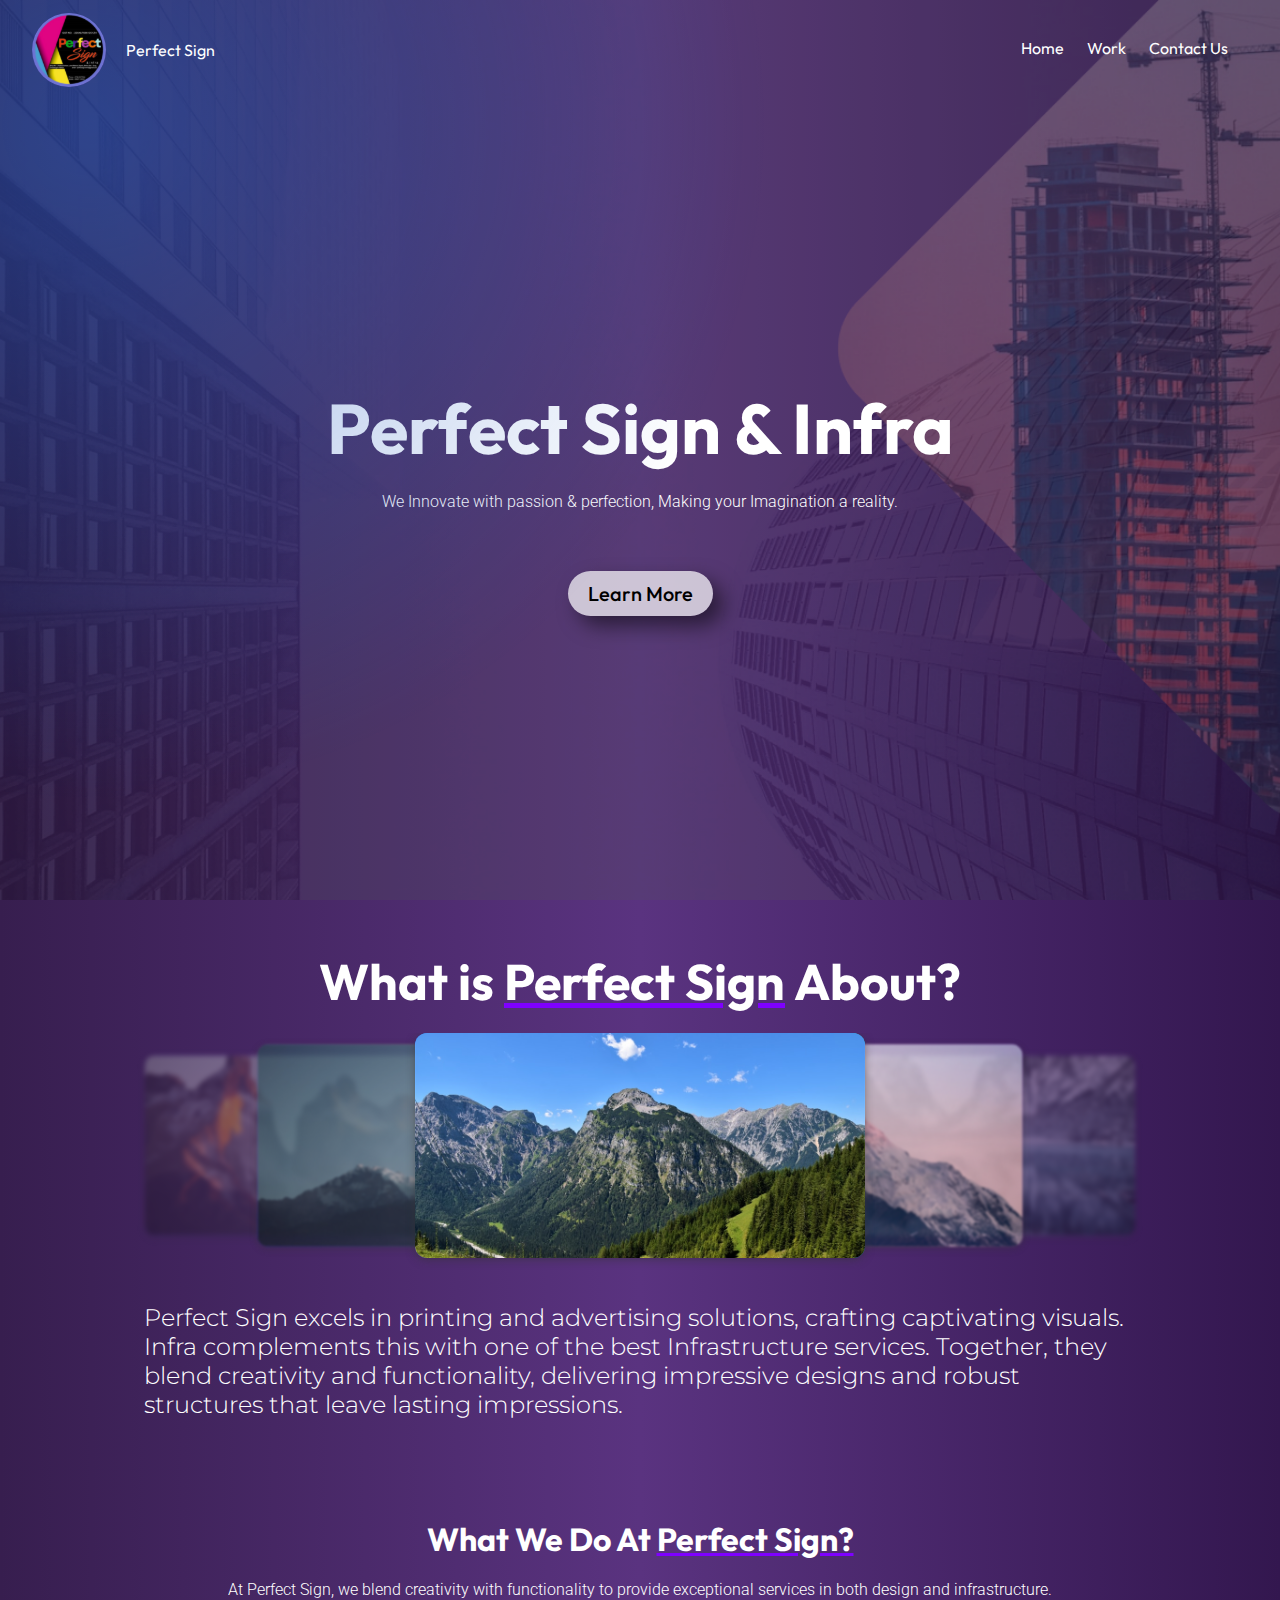
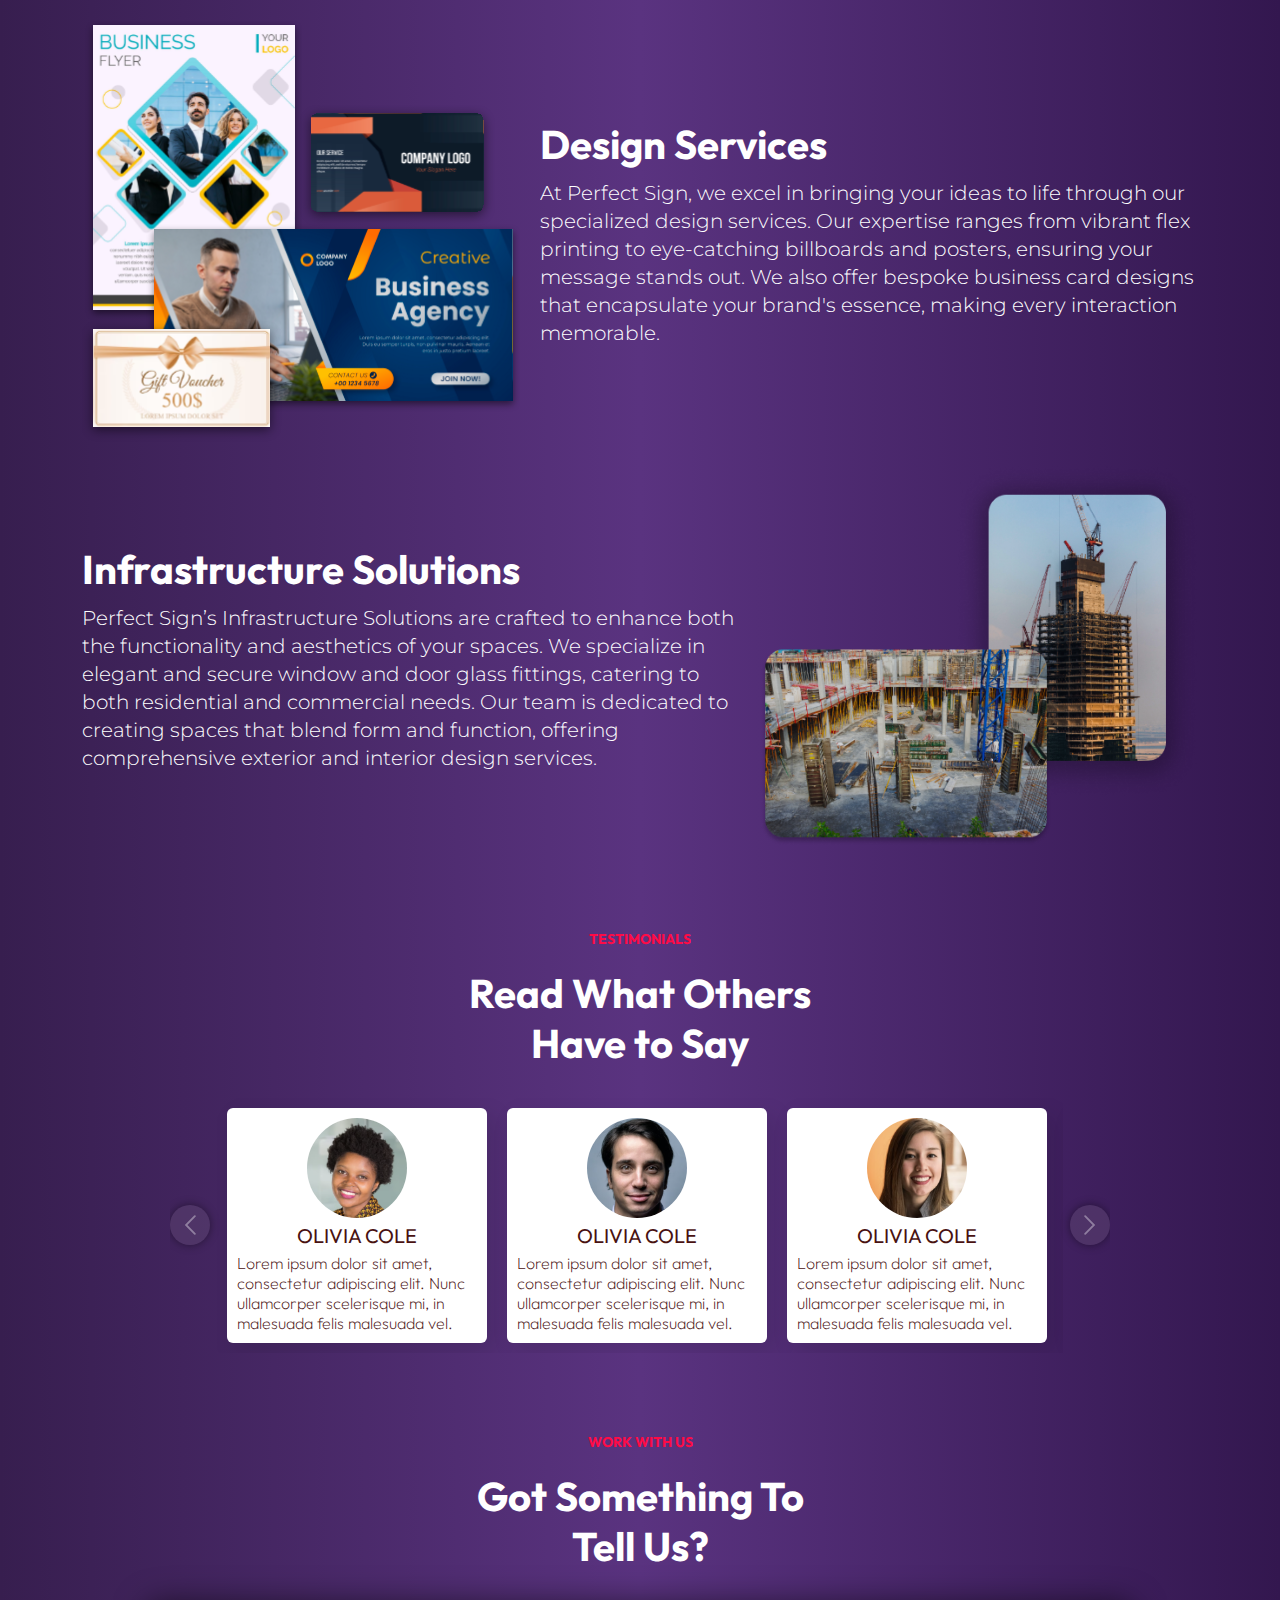
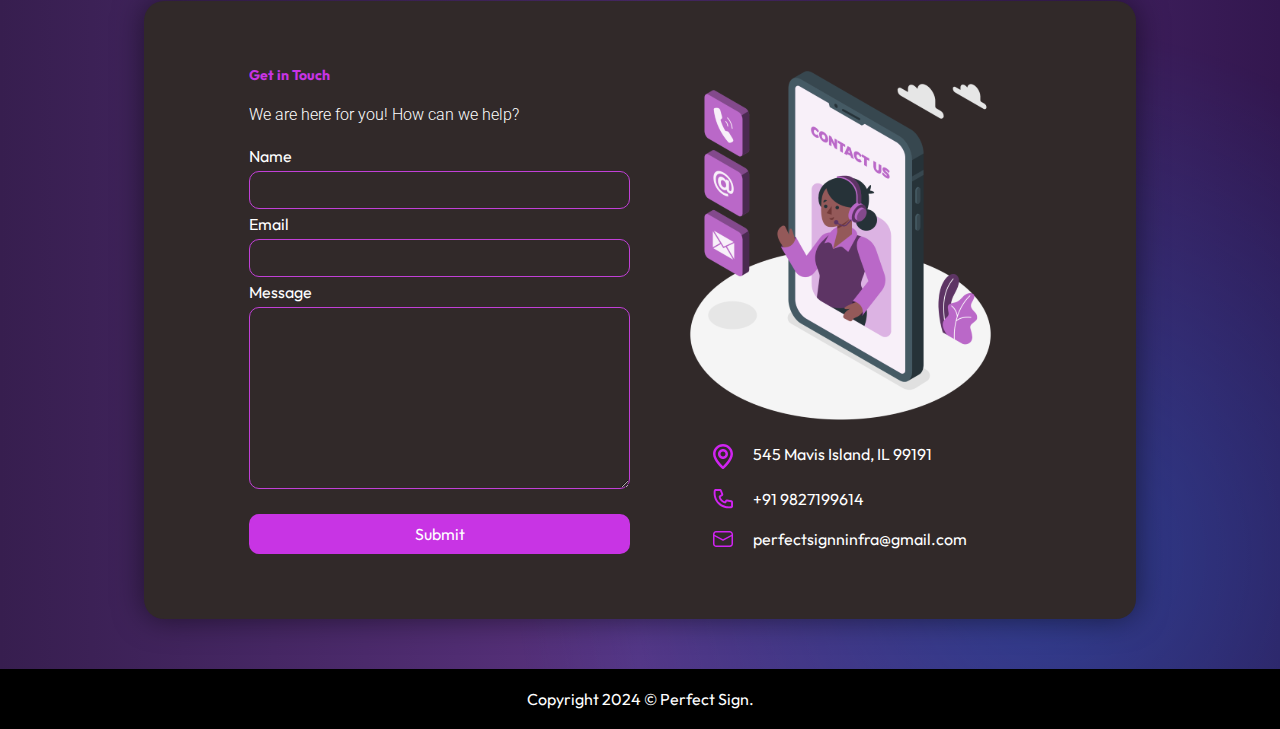
==== commit c0585140: "Updated: Home Screen" ====
--- a/index.html
+++ b/index.html
@@ -143,55 +143,50 @@
             <div class="card-item">
               <div class="testimonial">
                 <img src="images/testimonials/1.png" alt="Testimonial" />
-                <h4>John Doe</h4>
-                <p>
-                  Perfect Sign’s design services are top-notch. They understood
-                  our requirements and delivered a design that perfectly
-                  encapsulated our brand’s essence. Highly recommended!
+                <h4>OLIVIA COLE</h4>
+                <p>
+                  Lorem ipsum dolor sit amet, consectetur adipiscing elit. Nunc
+                  ullamcorper scelerisque mi, in malesuada felis malesuada vel.
+                </p>
+              </div>
+            </div>
+            <div class="card-item">
+              <div class="testimonial">
+                <img src="images/testimonials/2.png" alt="Testimonial" />
+                <h4>OLIVIA COLE</h4>
+                <p>
+                  Lorem ipsum dolor sit amet, consectetur adipiscing elit. Nunc
+                  ullamcorper scelerisque mi, in malesuada felis malesuada vel.
+                </p>
+              </div>
+            </div>
+            <div class="card-item">
+              <div class="testimonial">
+                <img src="images/testimonials/3.png" alt="Testimonial" />
+                <h4>OLIVIA COLE</h4>
+                <p>
+                  Lorem ipsum dolor sit amet, consectetur adipiscing elit. Nunc
+                  ullamcorper scelerisque mi, in malesuada felis malesuada vel.
                 </p>
               </div>
             </div>
             <div class="card-item">
               <div class="testimonial">
                 <img src="images/testimonials/1.png" alt="Testimonial" />
-                <h4>John Doe</h4>
-                <p>
-                  Perfect Sign’s design services are top-notch. They understood
-                  our requirements and delivered a design that perfectly
-                  encapsulated our brand’s essence. Highly recommended!
-                </p>
-              </div>
-            </div>
-            <div class="card-item">
-              <div class="testimonial">
-                <img src="images/testimonials/1.png" alt="Testimonial" />
-                <h4>John Doe</h4>
-                <p>
-                  Perfect Sign’s design services are top-notch. They understood
-                  our requirements and delivered a design that perfectly
-                  encapsulated our brand’s essence. Highly recommended!
-                </p>
-              </div>
-            </div>
-            <div class="card-item">
-              <div class="testimonial">
-                <img src="images/testimonials/1.png" alt="Testimonial" />
-                <h4>John Doe</h4>
-                <p>
-                  Perfect Sign’s design services are top-notch. They understood
-                  our requirements and delivered a design that perfectly
-                  encapsulated our brand’s essence. Highly recommended!
-                </p>
-              </div>
-            </div>
-            <div class="card-item">
-              <div class="testimonial">
-                <img src="images/testimonials/1.png" alt="Testimonial" />
-                <h4>John Doe</h4>
-                <p>
-                  Perfect Sign’s design services are top-notch. They understood
-                  our requirements and delivered a design that perfectly
-                  encapsulated our brand’s essence. Highly recommended!
+                <h4>OLIVIA COLE</h4>
+                <p>
+                  Lorem ipsum dolor sit amet, consectetur adipiscing elit. Nunc
+                  ullamcorper scelerisque mi, in malesuada felis malesuada vel.
+                </p>
+              </div>
+            </div>
+            <div class="card-item">
+              <div class="testimonial">
+                <img src="images/testimonials/2.png" alt="Testimonial" />
+                <h4>OLIVIA COLE</h4>
+                <p>
+                  Lorem ipsum dolor sit amet, consectetur adipiscing elit. Nunc
+                  ullamcorper scelerisque mi, in malesuada felis malesuada vel.
                 </p>
               </div>
             </div>
--- a/styles/style.css
+++ b/styles/style.css
@@ -228,7 +228,7 @@
   align-items: center;
   flex-direction: column;
   gap: 20px;
-  padding: 50px 20px;
+  padding: 30px 20px;
   z-index: 100;
 }
 .testimonials h3 {
@@ -365,6 +365,78 @@
   overflow: hidden;
 }
 
+.wrapper {
+  position: relative;
+  max-width: 940px;
+  width: 100%;
+  display: flex;
+  justify-content: center;
+  align-items: center;
+}
+.arrow {
+  position: absolute;
+  top: 50%;
+  transform: translateY(-50%);
+  width: 40px;
+  height: 40px;
+  opacity: 0.6;
+  border-radius: 100%;
+  display: flex;
+  align-items: center;
+  justify-content: center;
+  color: #fff;
+  background-color: #59406e;
+  box-shadow: 0px 0px 10px rgba(0, 0, 0, 0.7);
+  font-size: 20px;
+  cursor: pointer;
+  border: none;
+  outline: none;
+}
+.arrow img {
+  width: 20px;
+  height: 20px;
+}
+.arrow:hover {
+  background-color: #59406e;
+}
+.arrow.prev {
+  left: 0;
+}
+.arrow.next {
+  right: 0;
+}
+.card-wrapper {
+  width: 90%;
+  display: grid;
+  grid-auto-flow: column;
+  grid-auto-columns: 260px;
+  overflow-x: hidden;
+  overflow-y: visible;
+  padding: 10px;
+  gap: 20px;
+  cursor: grab;
+  scroll-snap-type: x;
+  scroll-padding-inline: 24px;
+  scroll-behavior: smooth;
+  scrollbar-width: none;
+}
+.card-wrapper::-webkit-scrollbar {
+  display: none;
+}
+.card-wrapper.grab {
+  cursor: grabbing;
+  user-select: none;
+  scroll-snap-type: none;
+  scroll-behavior: auto;
+}
+.card-item {
+  scroll-snap-align: start;
+  border-radius: 6px;
+  overflow: hidden;
+  background-color: #ffffff;
+  box-shadow: 8px 8px 24px rgba(0, 0, 0, 0.1);
+}
+
 @media screen and (max-width: 1000px) {
   h1 {
     text-align: center;
@@ -504,105 +576,12 @@
   .footer {
     gap: 10px;
   }
+  .card-wrapper {
+    width: 80%;
+  }
 }
 @media screen and (min-width: 1001px) {
   .dropdown {
     display: none;
   }
 }
-
-/* Carousel  */
-
-/* start: Slider */
-.wrapper {
-  position: relative;
-  max-width: 940px;
-  width: 100%;
-}
-.arrow {
-  position: absolute;
-  top: 50%;
-  transform: translateY(-50%);
-  width: 40px;
-  height: 40px;
-  opacity: 0.6;
-  border-radius: 100%;
-  display: flex;
-  align-items: center;
-  justify-content: center;
-  color: #fff;
-  background-color: #59406e;
-  box-shadow: 0px 0px 10px rgba(0, 0, 0, 0.7);
-  font-size: 20px;
-  cursor: pointer;
-  border: none;
-  outline: none;
-}
-.arrow img {
-  width: 20px;
-  height: 20px;
-}
-.arrow:hover {
-  background-color: #59406e;
-}
-.arrow.prev {
-  left: 0;
-}
-.arrow.next {
-  right: 0;
-}
-.card-wrapper {
-  display: grid;
-  grid-auto-flow: column;
-  grid-auto-columns: 260px;
-  overflow-x: hidden;
-  overflow-y: visible;
-  padding: 24px;
-  gap: 24px;
-  cursor: grab;
-  scroll-snap-type: x;
-  scroll-padding-inline: 24px;
-  scroll-behavior: smooth;
-  scrollbar-width: none;
-}
-.card-wrapper::-webkit-scrollbar {
-  display: none;
-}
-.card-wrapper.grab {
-  cursor: grabbing;
-  user-select: none;
-  scroll-snap-type: none;
-  scroll-behavior: auto;
-}
-.card-item {
-  scroll-snap-align: start;
-  border-radius: 6px;
-  overflow: hidden;
-  background-color: #ffffff;
-  box-shadow: 8px 8px 24px rgba(0, 0, 0, 0.1);
-}
-
-.card-info {
-  padding: 16px;
-}
-.card-title {
-  font-weight: 600;
-  margin-bottom: 10px;
-  display: inline-block;
-  font-size: 20px;
-  text-decoration: none;
-  color: #222;
-}
-.card-title:hover {
-  color: #006aff;
-}
-.card-description {
-  color: #888;
-}
-
-@media screen and (max-width: 575px) {
-  .card-wrapper {
-    margin-left: -16px;
-    width: 100vw;
-  }
-}
--- a/styles/carousel.css
+++ b/styles/carousel.css
@@ -75,64 +75,8 @@
   z-index: 3;
 }
 
-#wrapper {
-  width: 100%;
-
-  position: relative;
-}
-
-#carousel {
-  overflow: auto;
-  scroll-behavior: smooth;
-  scrollbar-width: none;
-}
-
-#carousel::-webkit-scrollbar {
-  height: 0;
-}
-
-#prev,
-#next {
-  display: flex;
-  justify-content: center;
-  align-content: center;
-  background: white;
-  border: none;
-  padding: 8px;
-  border-radius: 50%;
-  outline: 0;
-  cursor: pointer;
-  position: absolute;
-}
-
-#prev {
-  top: 50%;
-  left: 0;
-  transform: translate(50%, -50%);
-  display: none;
-}
-
-#next {
-  top: 50%;
-  right: 0;
-  transform: translate(-50%, -50%);
-}
-
-#content {
-  display: grid;
-  grid-gap: 16px;
-  grid-auto-flow: column;
-  margin: auto;
-  box-sizing: border-box;
-}
-
-.item {
-  width: 500px;
-  border-radius: 20px;
-  background: white;
-}
-
 .testimonial {
+  font-family: "outfit", sans-serif;
   display: flex;
   flex-direction: column;
   justify-content: center;
@@ -148,12 +92,15 @@
 }
 
 .testimonial h4 {
-  font-size: 1.5rem;
-  color: #000;
+  font-size: 20px;
+  font-weight: 400;
+  color: #491212;
+  margin: 5px auto;
 }
 
 .testimonial p {
-  color: #000;
+  color: #491212;
+  font-weight: 200;
 }
 
 @media screen and (max-width: 1000px) {
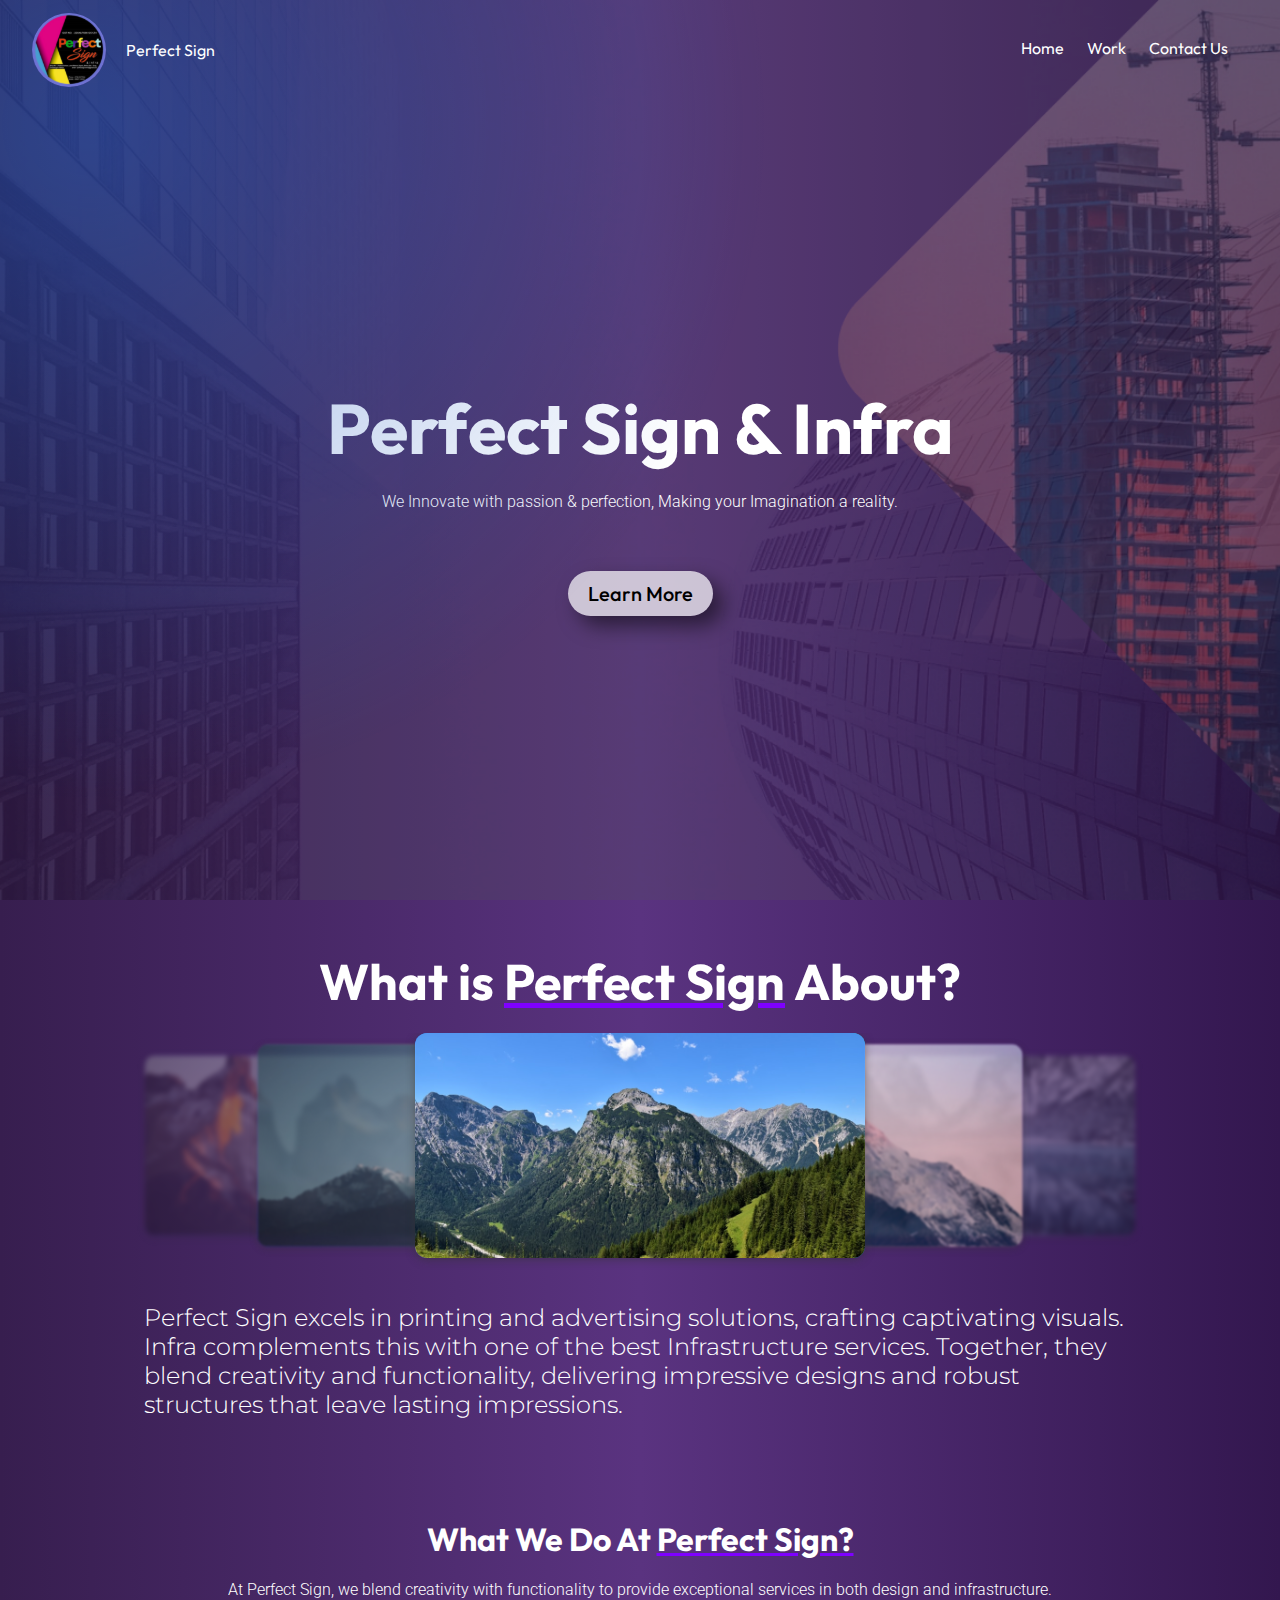
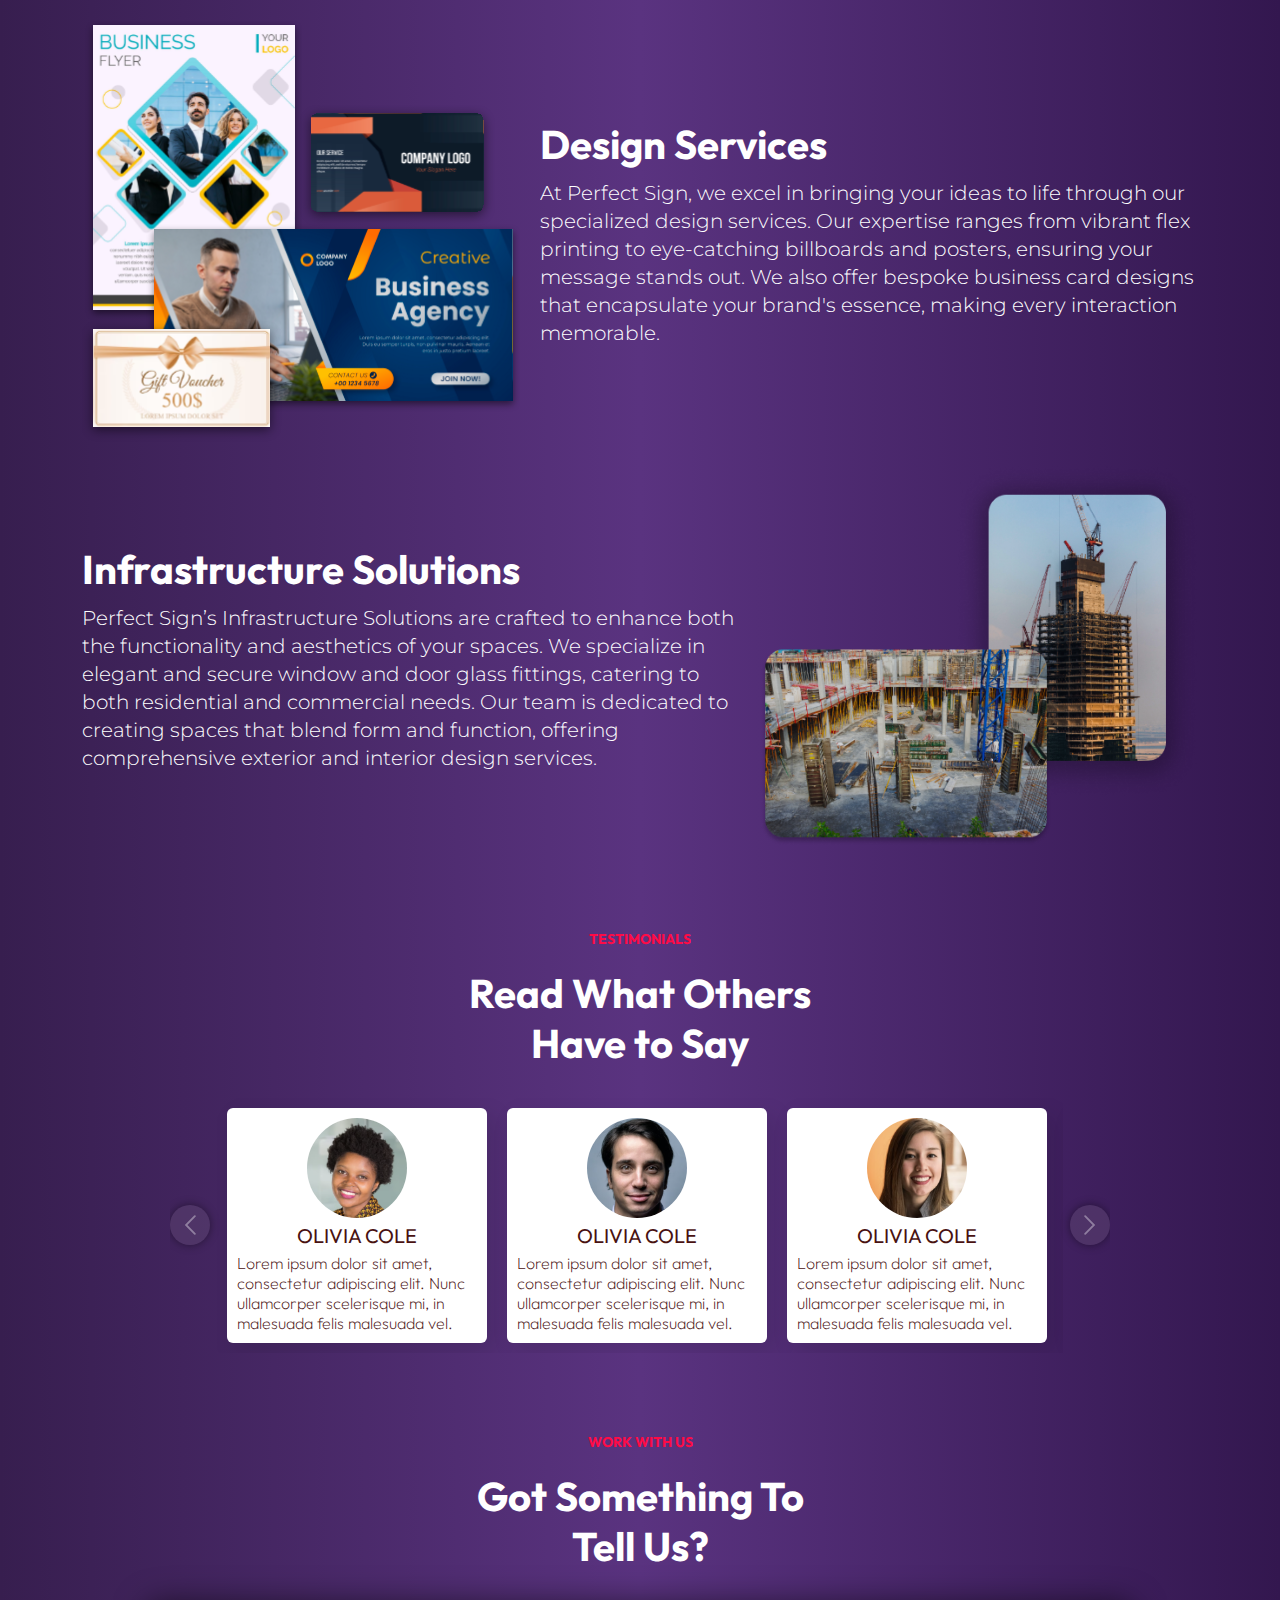
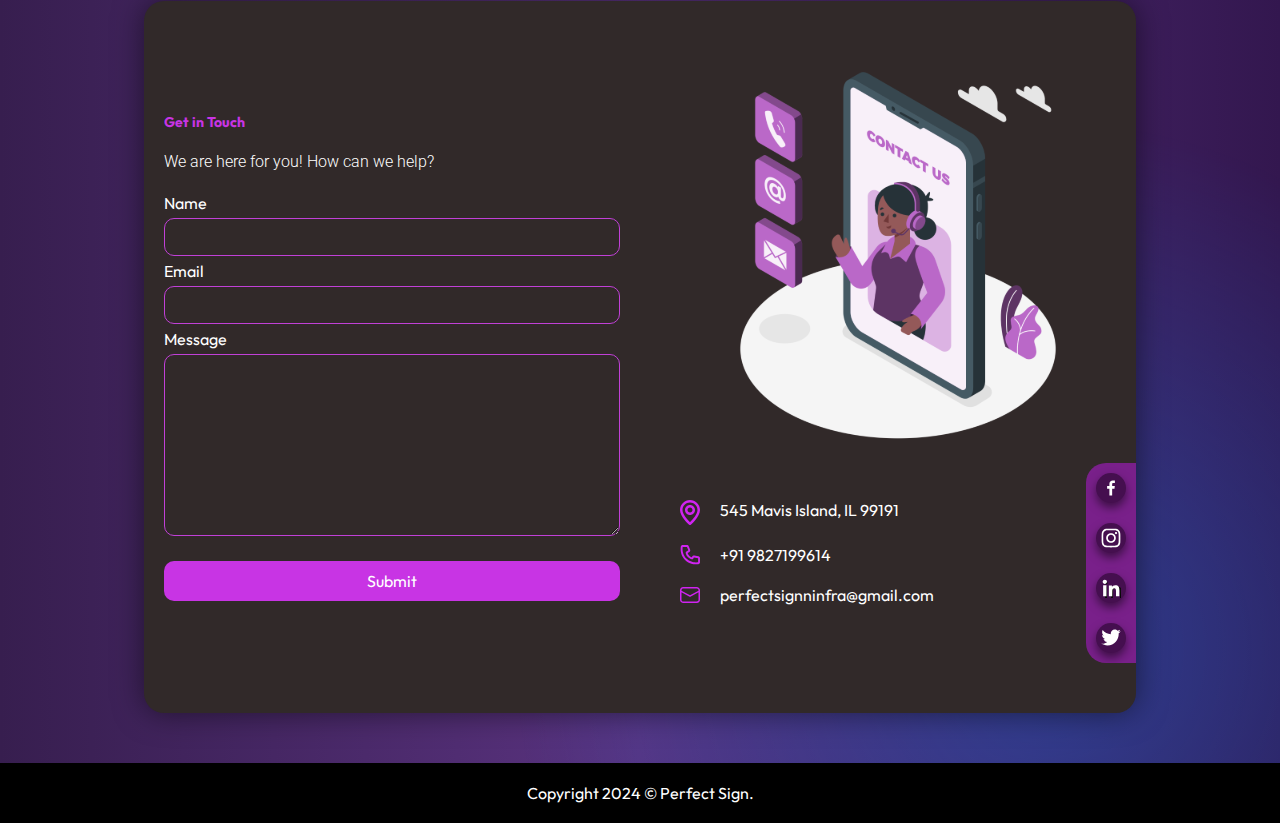
==== commit e3d6ae22: "Updated: Home Screen" ====
--- a/index.html
+++ b/index.html
@@ -221,22 +221,44 @@
             </form>
           </div>
           <div class="workright">
-            <img src="images/work.svg" alt="Contact Us" />
-            <ul>
-              <li>
-                <img src="images/icons/location.svg" alt="Location" />545 Mavis
-                Island, IL 99191
-              </li>
-              <li>
-                <img src="images/icons/phone.svg" alt="Phone" />+91 9827199614
-              </li>
-              <li>
-                <img
-                  src="images/icons/mail.svg"
-                  alt="Mail"
-                />perfectsignninfra@gmail.com
-              </li>
-            </ul>
+            <img src="images/work.svg" alt="Contact Us" class="workrightimg" />
+            <div class="workrightdown">
+              <div class="workrighttop">
+                <ul>
+                  <li>
+                    <img src="images/icons/location.svg" alt="Location" />545
+                    Mavis Island, IL 99191
+                  </li>
+                  <li>
+                    <img src="images/icons/phone.svg" alt="Phone" />+91
+                    9827199614
+                  </li>
+                  <li>
+                    <img
+                      src="images/icons/mail.svg"
+                      alt="Mail"
+                    />perfectsignninfra@gmail.com
+                  </li>
+                </ul>
+              </div>
+
+              <div class="workrightbottom">
+                <div class="socialhandles">
+                  <div class="socialimages">
+                    <img src="images/icons/facebook.svg" alt="Facebook" />
+                  </div>
+                  <div class="socialimages">
+                    <img src="images/icons/instagram.svg" alt="Instagram" />
+                  </div>
+                  <div class="socialimages">
+                    <img src="images/icons/linkedin.svg" alt="Linkedin" />
+                  </div>
+                  <div class="socialimages">
+                    <img src="images/icons/twitter.svg" alt="Twitter" />
+                  </div>
+                </div>
+              </div>
+            </div>
           </div>
         </div>
       </div>
--- a/styles/style.css
+++ b/styles/style.css
@@ -274,7 +274,7 @@
   flex-direction: row;
   gap: 20px;
   width: 80%;
-  padding: 50px 20px;
+  padding: 50px 0px;
   background-color: #312929;
   box-shadow: 0px 0px 30px rgba(0, 0, 0, 0.5);
   border-radius: 20px;
@@ -282,13 +282,14 @@
 }
 .workleft,
 .workright {
-  width: 40%;
+  width: 100%;
 }
 .workleft {
   display: flex;
   justify-content: center;
   flex-direction: column;
   gap: 20px;
+  padding: 0px 20px;
 }
 .workleft h3 {
   color: #c834e4;
@@ -331,8 +332,55 @@
   flex-direction: column;
   gap: 20px;
 }
+.workrightimg {
+  max-width: 400px;
+}
+.workrightdown {
+  display: flex;
+  justify-content: space-between;
+  flex-direction: row;
+  width: calc(100%);
+  align-items: center;
+}
+.workrighttop {
+  padding: 0px 20px;
+  width: 90%;
+}
+.workrightbottom {
+  display: flex;
+  justify-content: flex-end;
+  align-self: flex-end;
+  border-top-left-radius: 20px;
+  border-bottom-left-radius: 20px;
+  background-color: #79208a;
+}
+.socialhandles {
+  display: flex;
+  border-radius: 20px;
+  justify-content: center;
+  align-items: center;
+  flex-direction: column;
+  gap: 20px;
+  padding: 10px;
+}
+.socialhandles img {
+  width: 20px;
+}
+.socialimages {
+  box-shadow: 0px 5px 10px rgba(0, 0, 0, 0.5);
+  background-color: #450f4f;
+  display: flex;
+  justify-content: center;
+  align-items: center;
+  height: 30px;
+  width: 30px;
+  border-radius: 100%;
+}
 .workright img {
   width: 100%;
+}
+.workrightbottom img {
+  width: 20px;
 }
 .workright ul li {
   list-style: none;
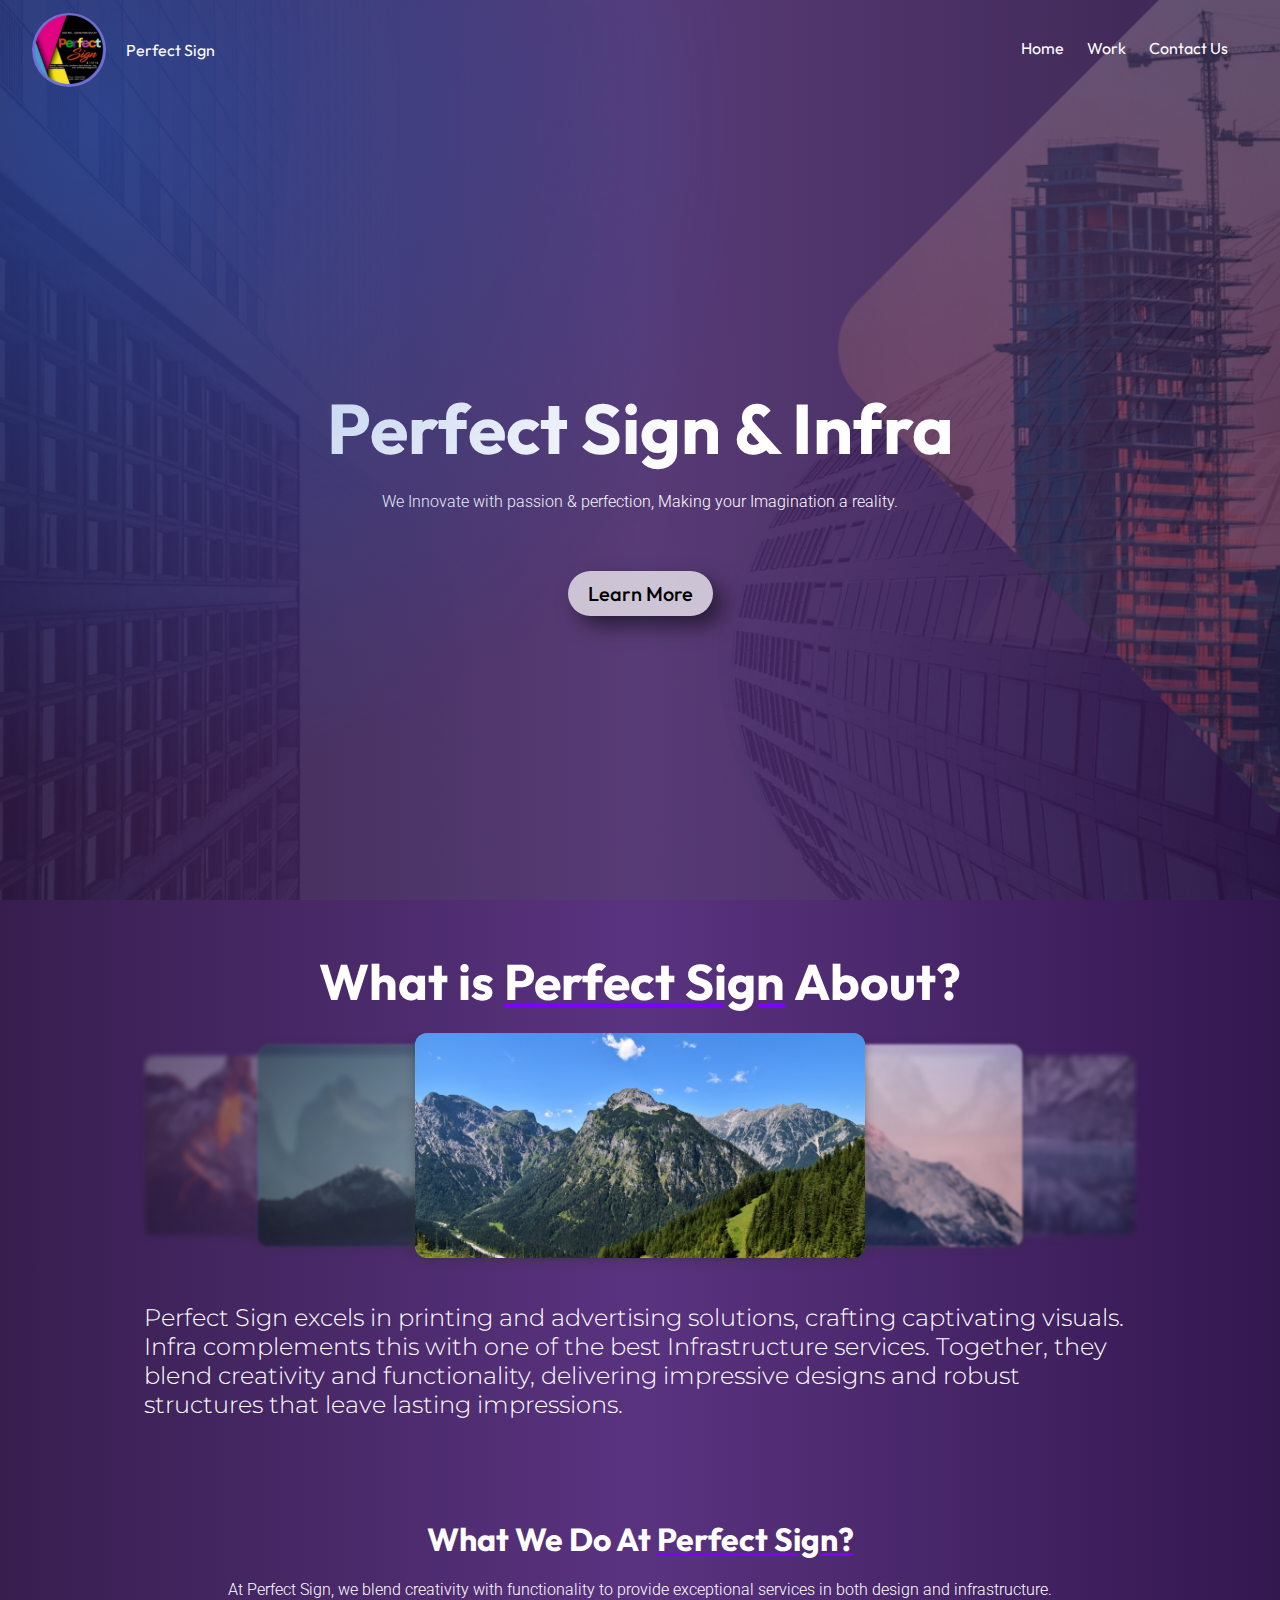
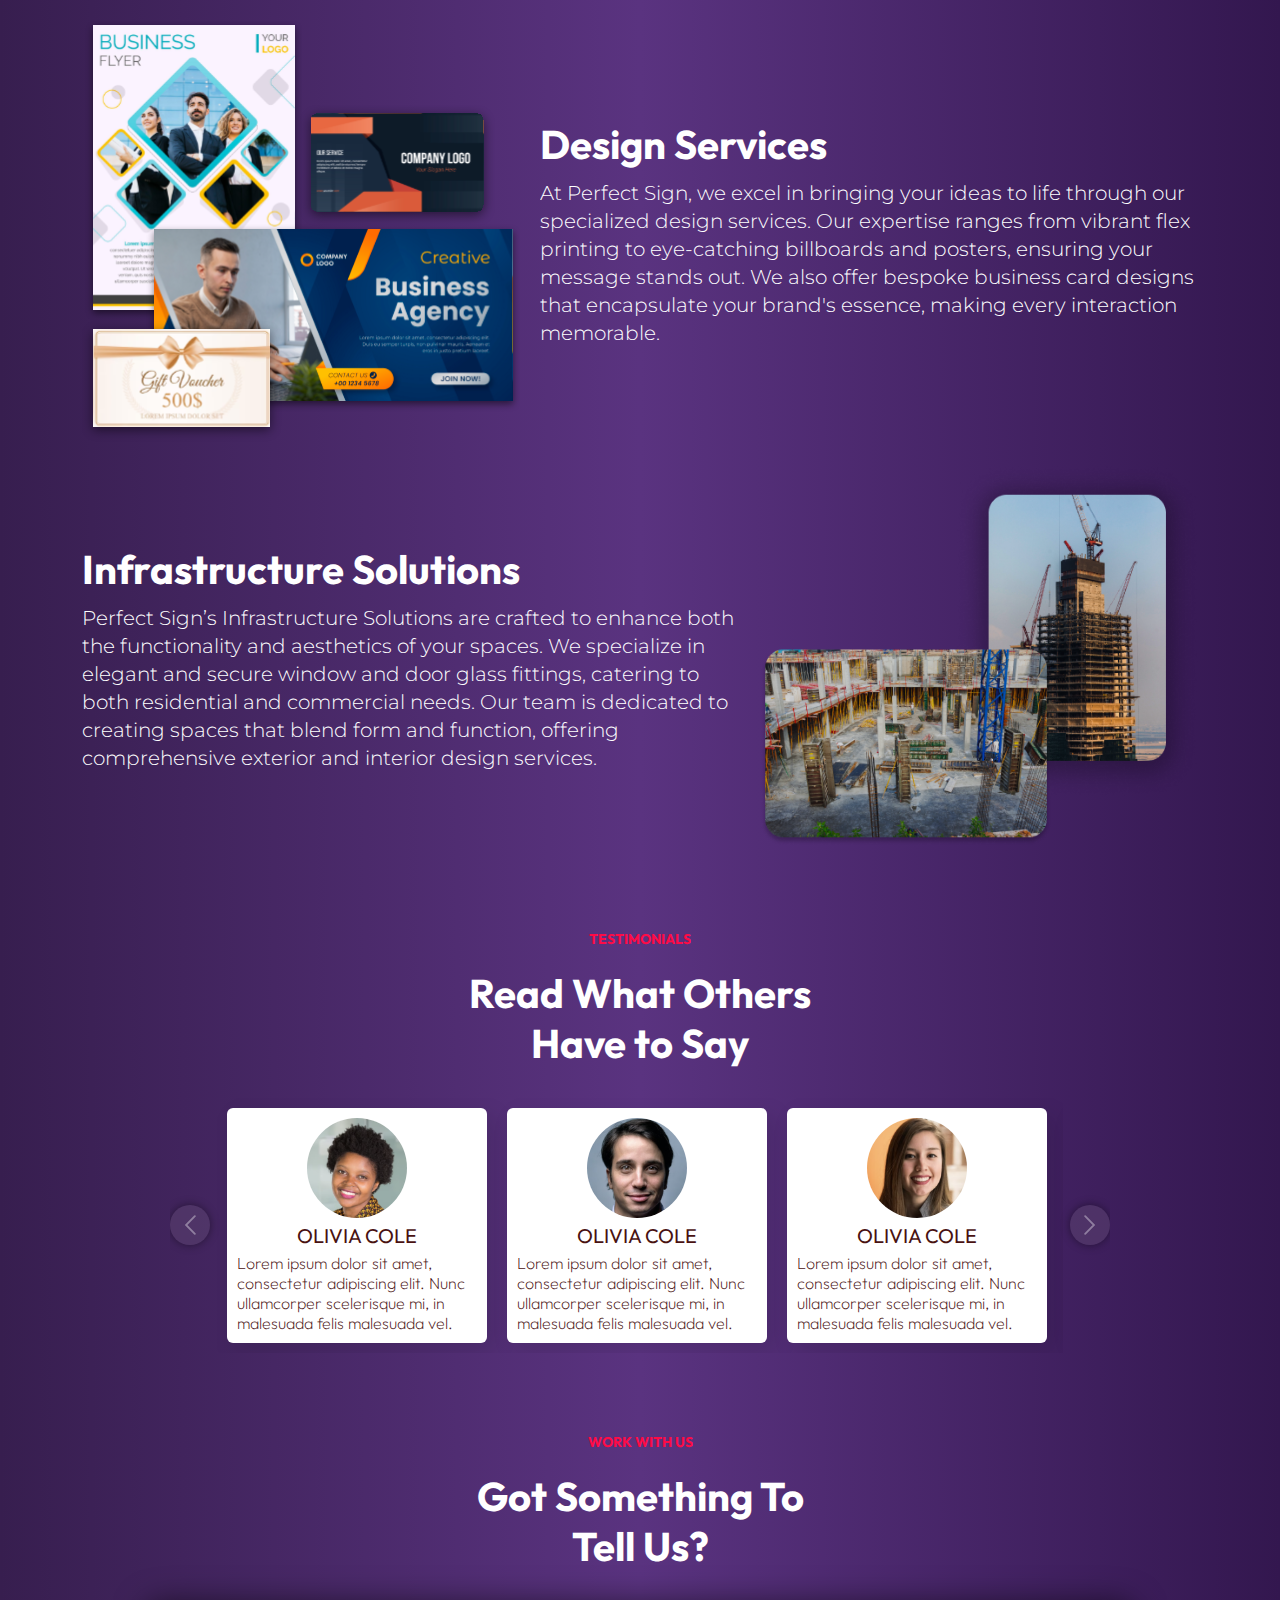
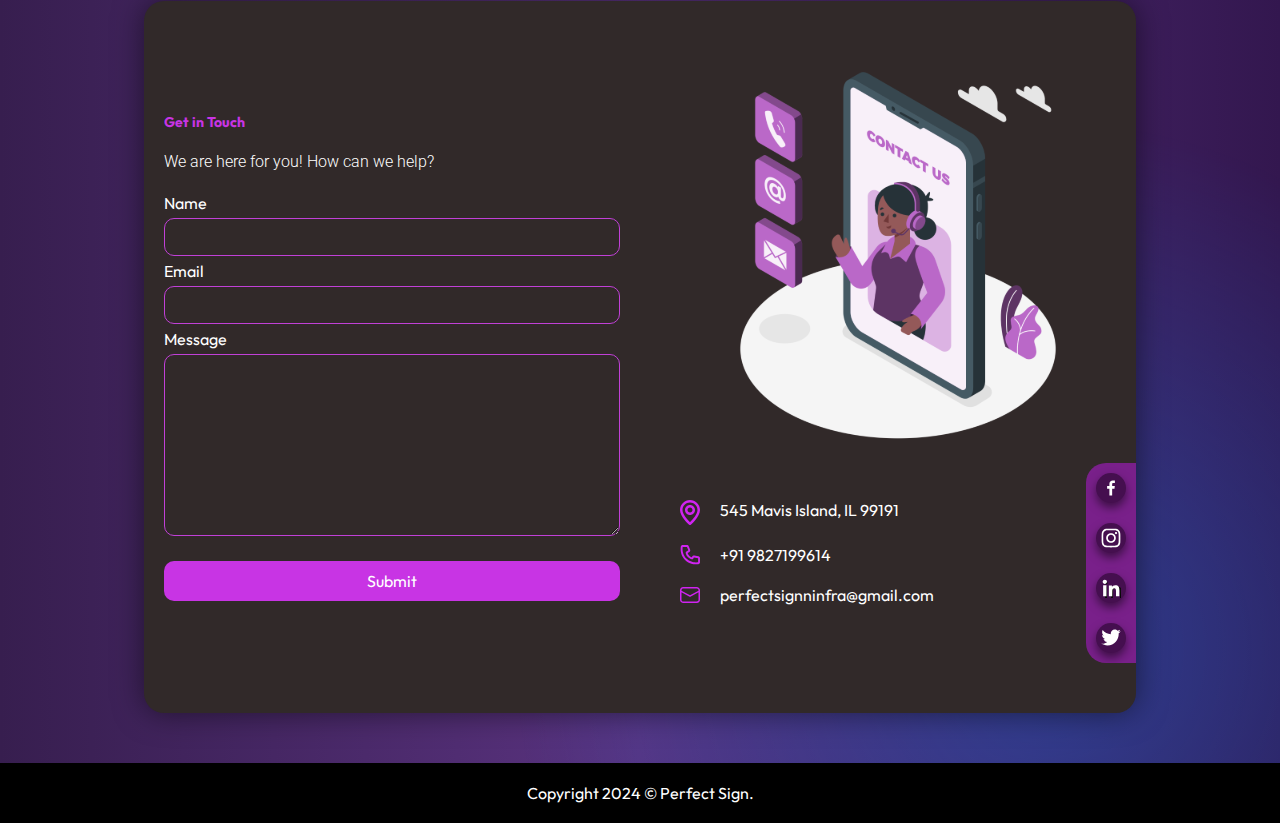
==== commit e1c6b912: "Updated: Button Functionality" ====
--- a/index.html
+++ b/index.html
@@ -53,10 +53,10 @@
             We Innovate with passion & perfection, Making your Imagination a
             reality.
           </p>
-          <button>Learn More</button>
-        </div>
-      </div>
-      <div class="homecarousel">
+          <a href="#homecarousel"><button>Learn More</button></a>
+        </div>
+      </div>
+      <div class="homecarousel" id="homecarousel">
         <h1>What is <u>Perfect Sign</u> About?</h1>
         <div class="carousel">
           <ul class="carousel__list">
--- a/styles/style.css
+++ b/styles/style.css
@@ -149,6 +149,14 @@
   max-height: 140vh;
   overflow: hidden;
 }
+.homeheadercenter button {
+  z-index: 20;
+}
+.homeheadercenter a {
+  color: #000000;
+  z-index: 20;
+  overflow: visible;
+}
 .homecarousel {
   display: flex;
   justify-content: center;
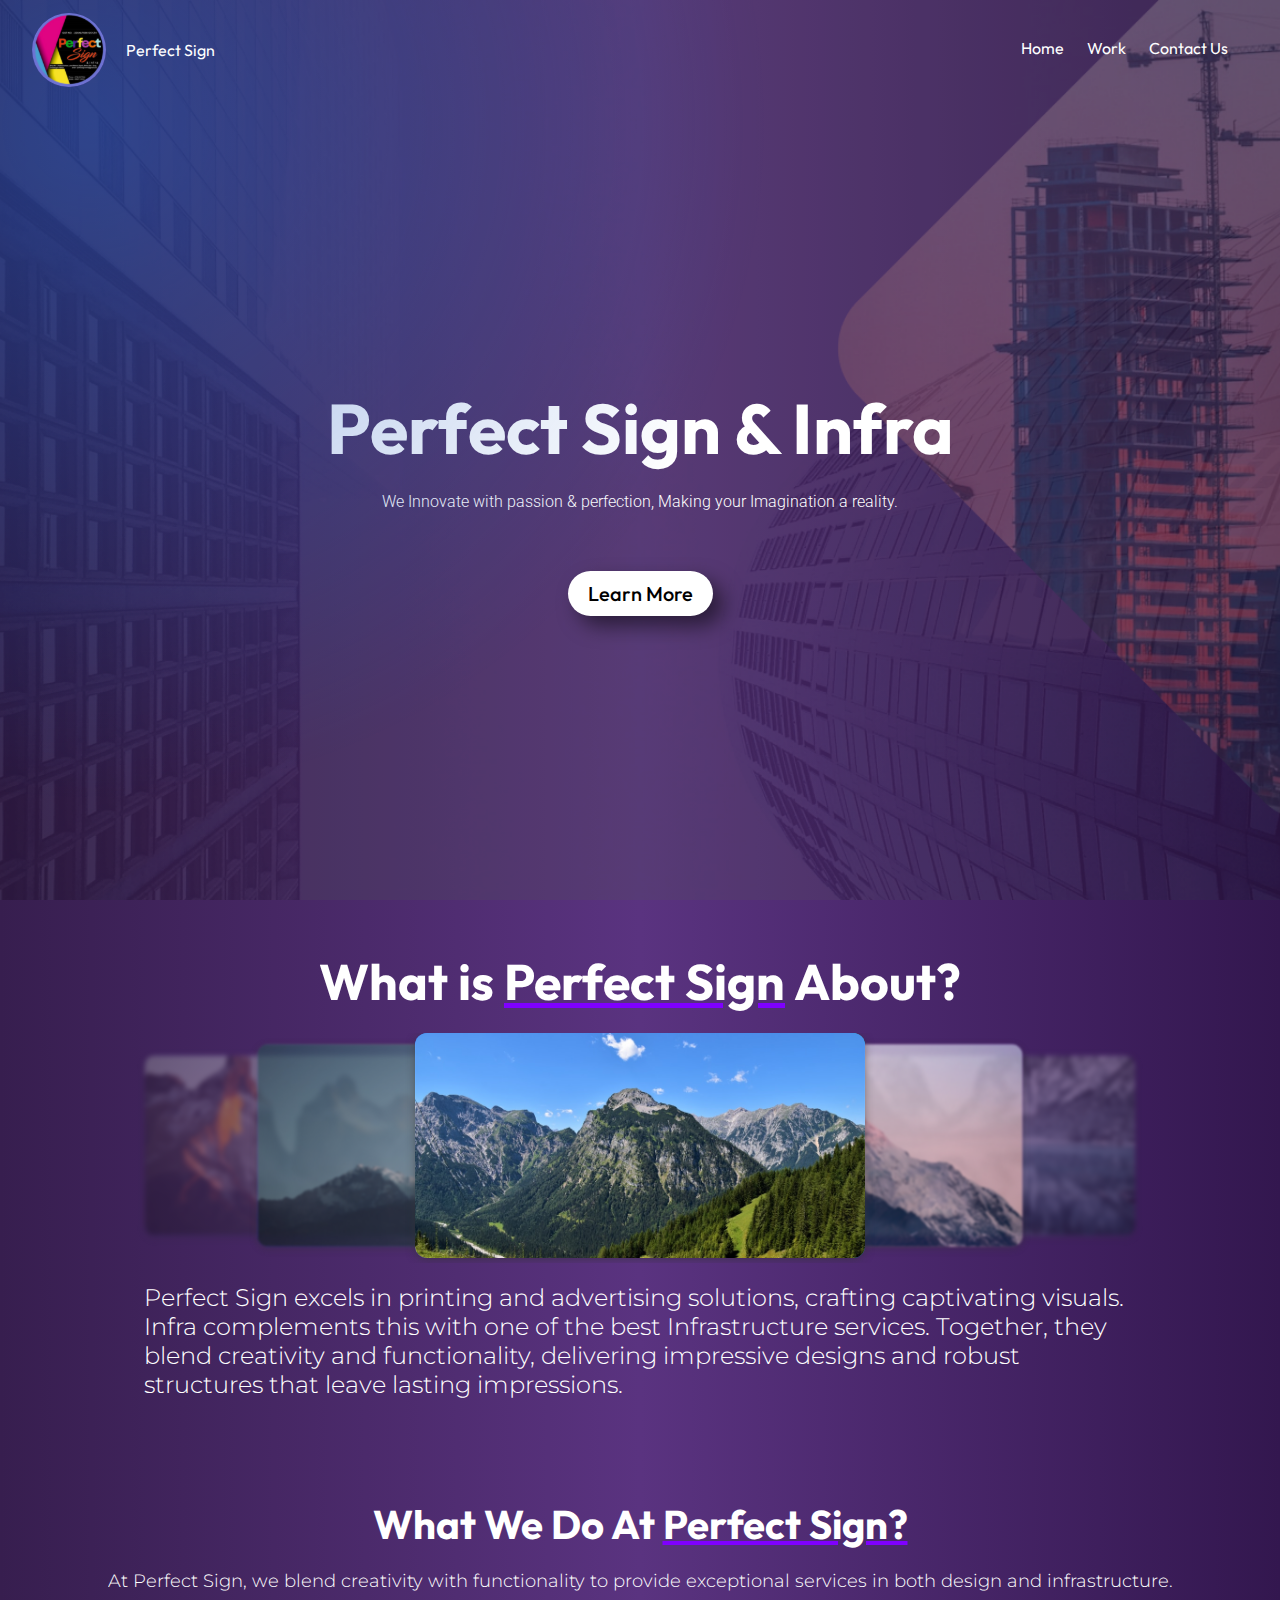
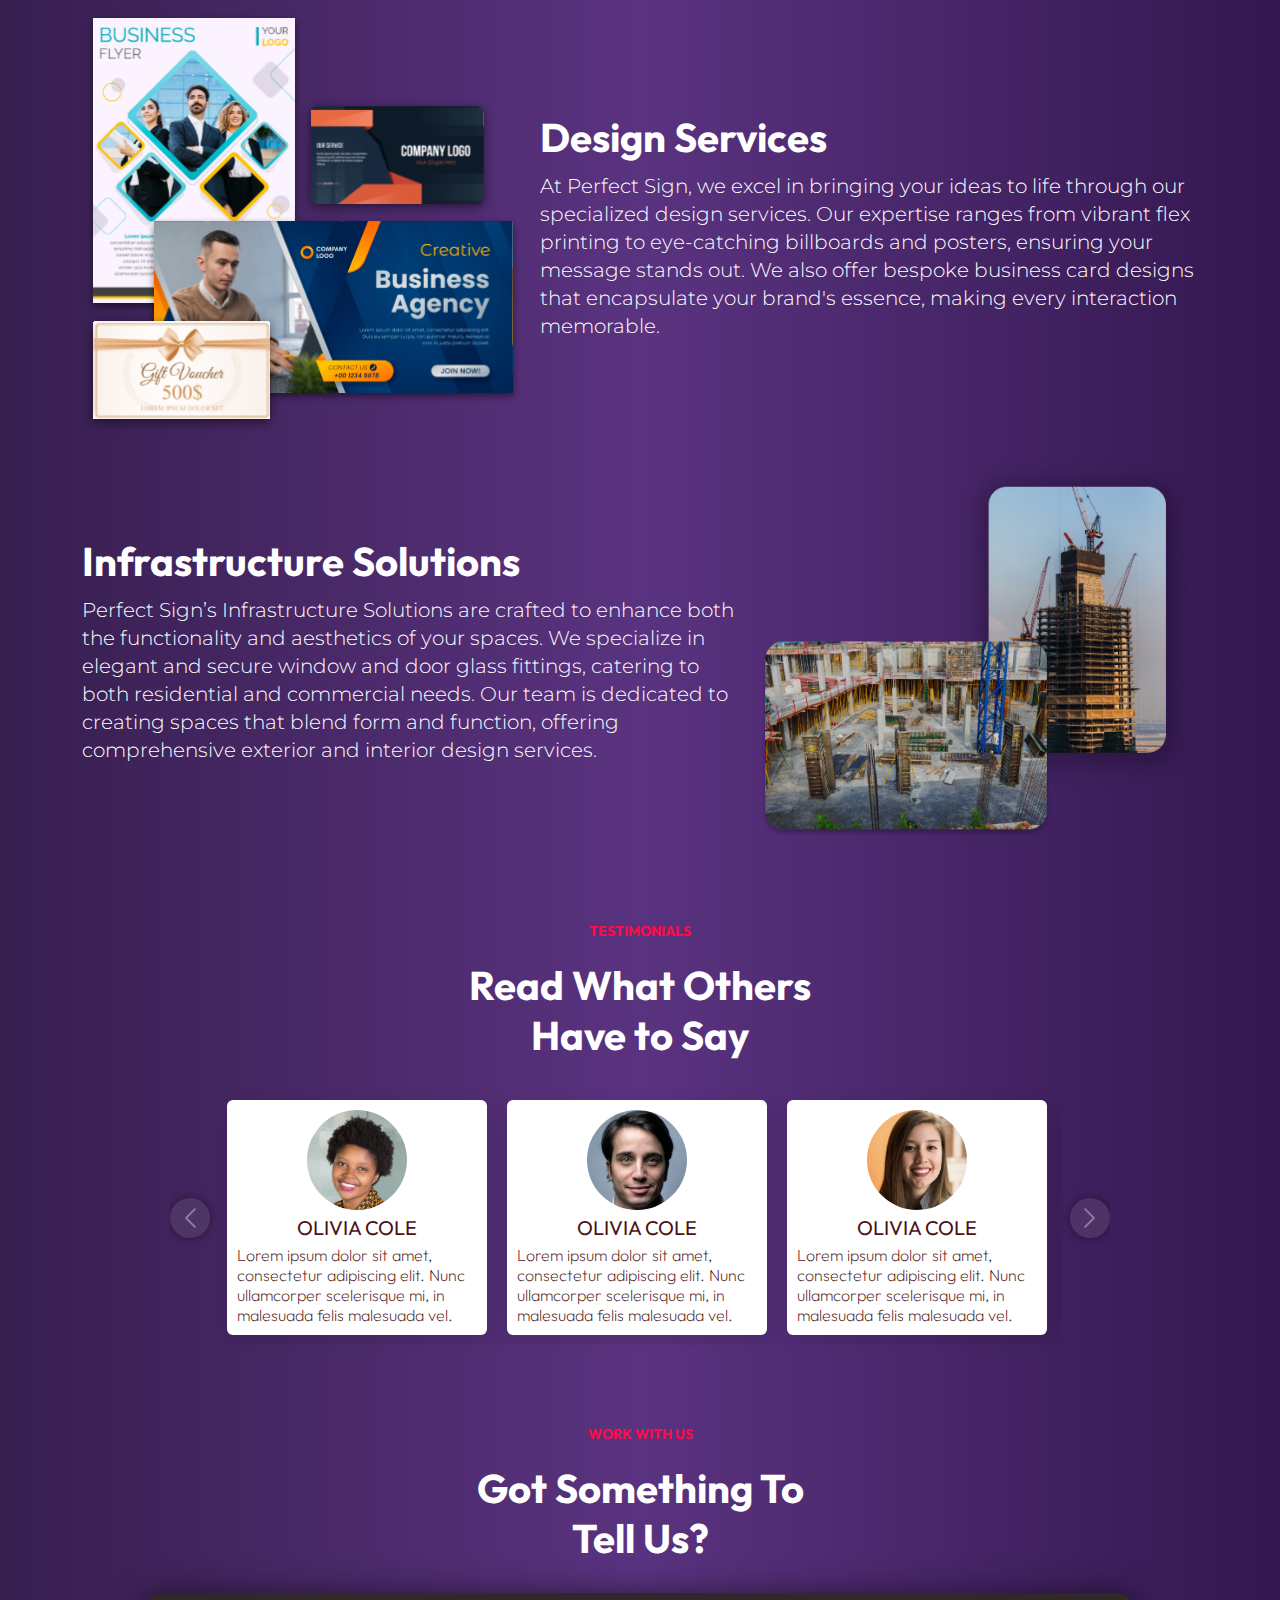
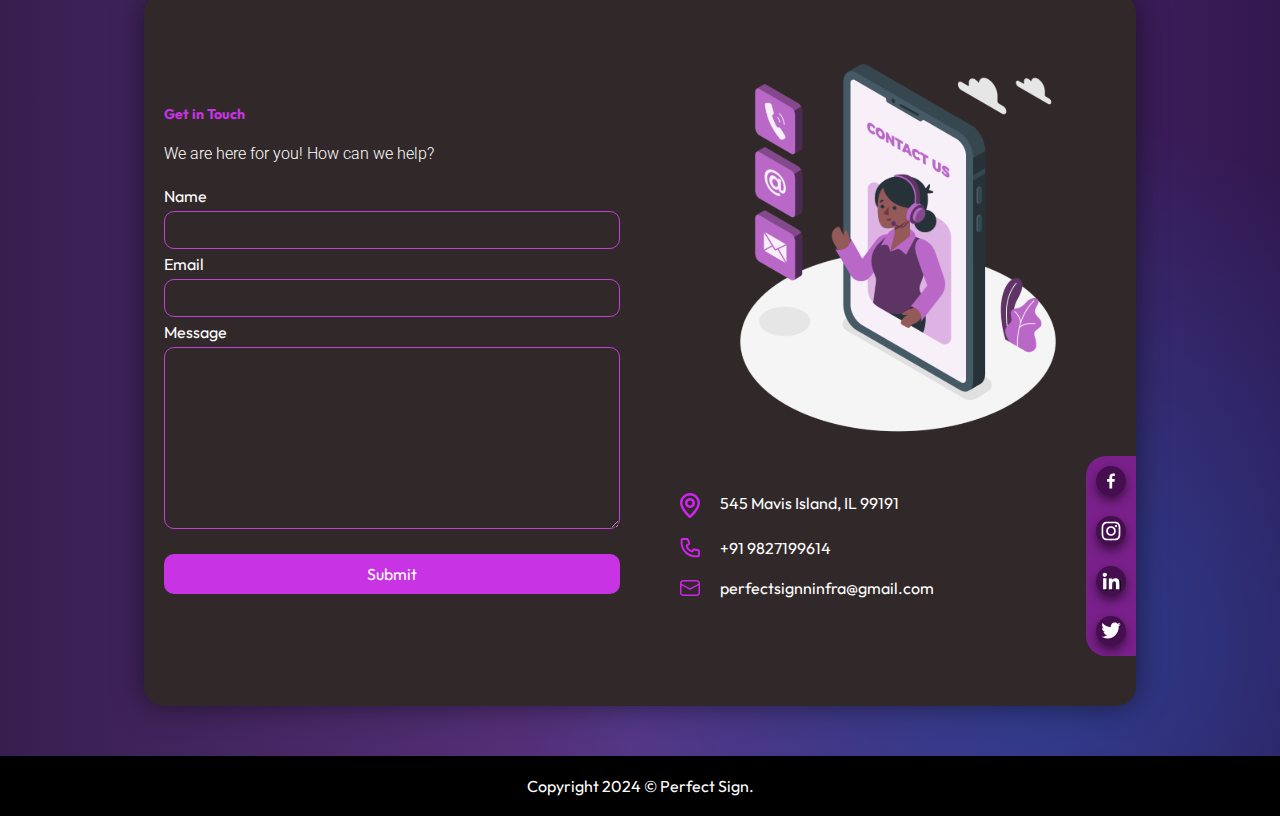
==== commit dc449b33: "Changes made in index.html, style.css and carousel.css" ====
--- a/index.html
+++ b/index.html
@@ -87,7 +87,7 @@
       </div>
       <div class="whatwedo">
         <h1>What We Do At <u>Perfect Sign?</u></h1>
-        <p>
+        <p class="text">
           At Perfect Sign, we blend creativity with functionality to provide
           exceptional services in both design and infrastructure.
         </p>
@@ -269,5 +269,16 @@
     </div>
     <script src="script/navbar.js"></script>
     <script src="script/carousel.js"></script>
+    <script>
+      document.addEventListener('DOMContentLoaded', function() {
+        const learnMoreButton = document.getElementById('learnMoreButton');
+        learnMoreButton.addEventListener('click', function(event) {
+          event.preventDefault(); 
+          const homecarouselSection = document.getElementById('homecarousel');
+          console.log('Learn More button clicked');
+          homecarouselSection.scrollIntoView({ behavior: 'smooth' });
+        });
+      });
+    </script>
   </body>
 </html>
--- a/styles/style.css
+++ b/styles/style.css
@@ -129,6 +129,7 @@
   font-weight: 300;
 }
 .homeheadercenter button {
+  cursor: pointer !important;
   padding: 10px 20px;
   margin-top: 40px;
   border: none;
@@ -136,10 +137,8 @@
   border-radius: 30px;
   box-shadow: 10px 10px 20px rgba(0, 0, 0, 0.5);
   font-weight: 500;
-  background-color: rgba(255, 255, 255, 0.7);
-
+  background-color: #ffffff;
   color: #000000;
-  cursor: pointer;
 }
 .bluebloom {
   position: absolute;
@@ -149,6 +148,7 @@
   max-height: 140vh;
   overflow: hidden;
 }
+
 .homeheadercenter button {
   z-index: 20;
 }
@@ -157,6 +157,7 @@
   z-index: 20;
   overflow: visible;
 }
+
 .homecarousel {
   display: flex;
   justify-content: center;
@@ -188,15 +189,20 @@
   padding: 50px 20px;
   z-index: 100;
 }
+
+.whatwedo h1 {
+  font-weight: 700;
+  font-size: 40px;
+}
 .whatwedo h2 {
   font-weight: 700;
   font-size: 40px;
   margin-bottom: 10px;
 }
 .whatwedo p {
-  font-family: "Roboto", sans-serif;
+  font-family: "Montserrat", sans-serif;
   font-weight: 300;
-  font-size: 16px;
+  font-size: 18px;
   line-height: 1.4;
 }
 .whatwedotop p,
@@ -515,6 +521,10 @@
   .homeheadercenter button {
     font-size: 16px;
   }
+  .homecarousel {
+    display: flex;
+    flex-direction: column;
+  }
   .homecarousel h1 {
     font-size: 30px;
   }
@@ -544,7 +554,14 @@
     font-size: 30px;
   }
   .whatwedo p {
-    font-size: 14px;
+    font-size: 12px;
+  }
+
+  .whatwedo .text{
+    text-align: center;
+  }
+  .whatwedotop{
+    flex-direction: column-reverse;
   }
   .whatwedotop p,
   .whatwedobottom p {
--- a/styles/carousel.css
+++ b/styles/carousel.css
@@ -10,9 +10,9 @@
   list-style: none;
   position: relative;
   width: 100%;
-  min-height: 250px;
+  min-height: 230px;
   justify-content: center;
-  perspective: 250px;
+  perspective: 230px;
 }
 .carousel__item {
   display: flex;
@@ -89,6 +89,7 @@
   border-radius: 100%;
   width: 100px;
   top: -60px;
+  z-index: 10;
 }
 
 .testimonial h4 {
@@ -107,4 +108,7 @@
   .carousel__item {
     width: 50%;
   }
+  .carousel__list{
+    margin-bottom: -70px;
+  }
 }
